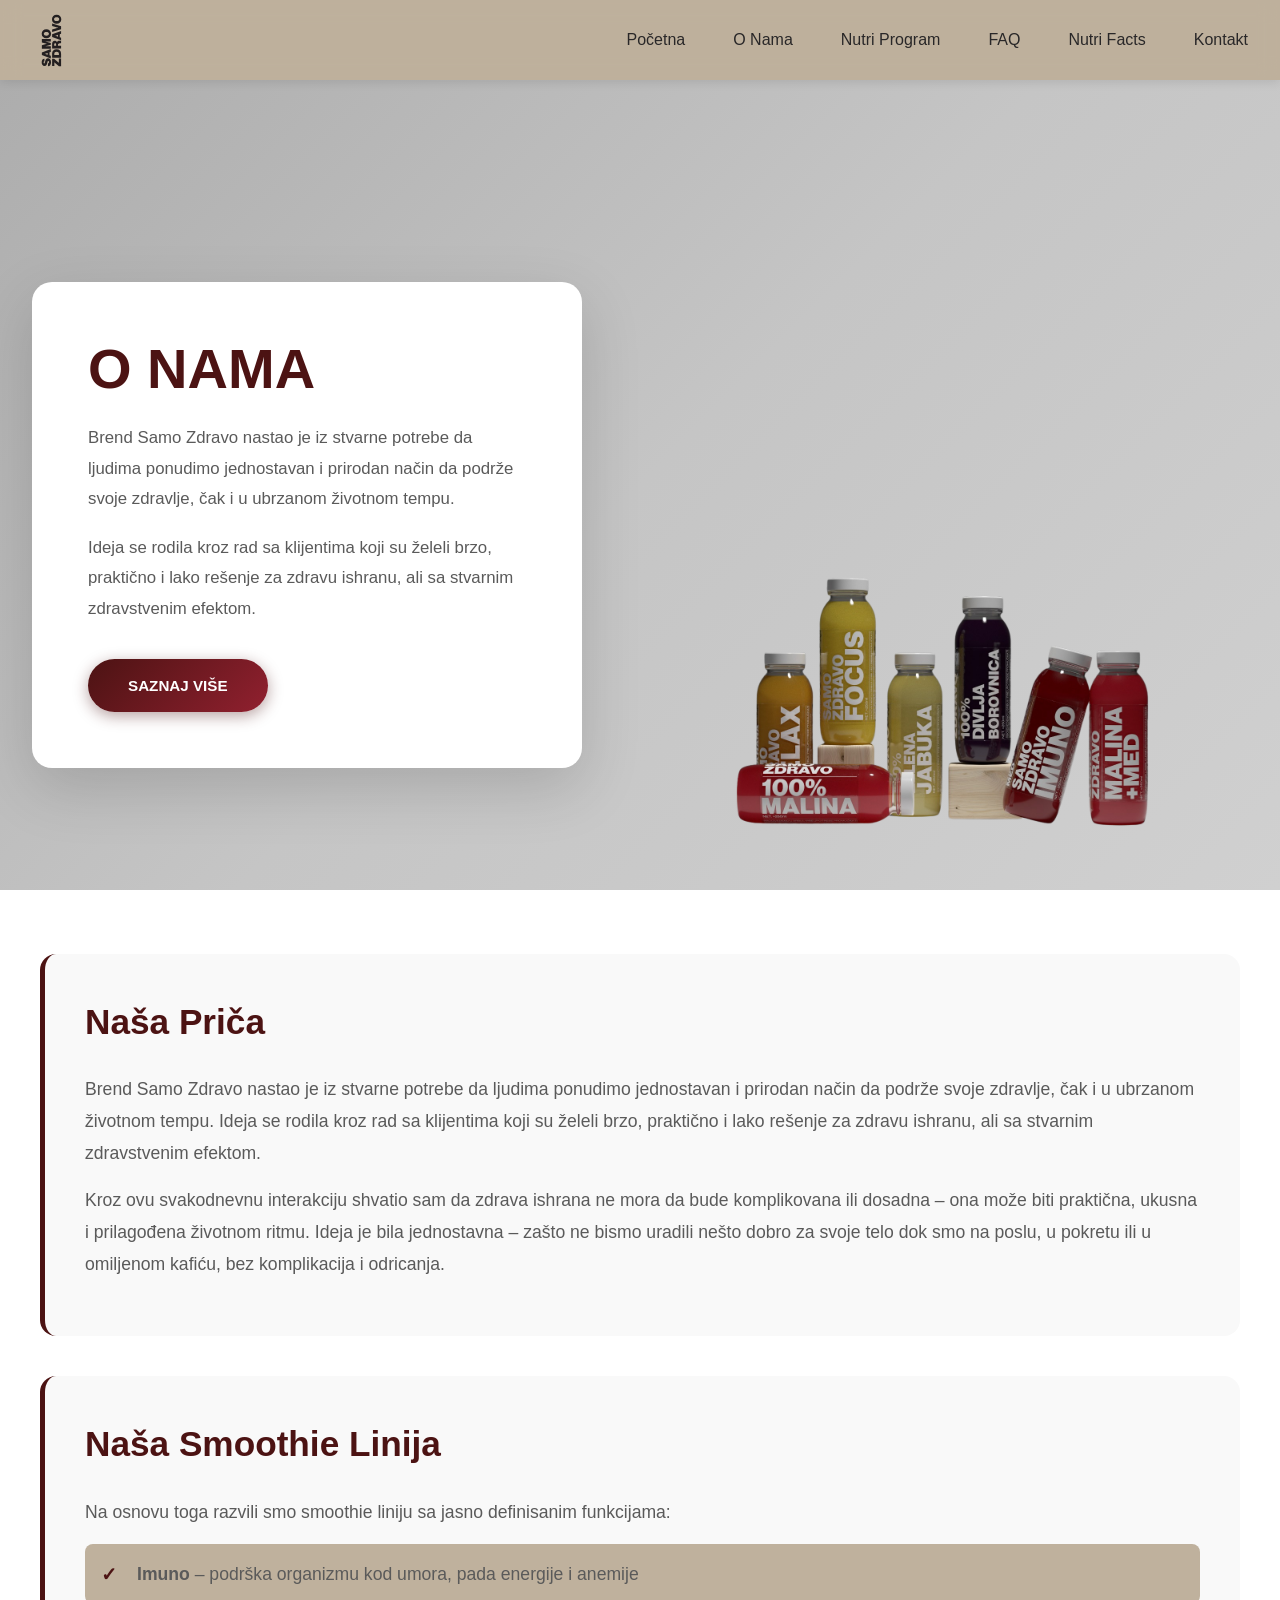
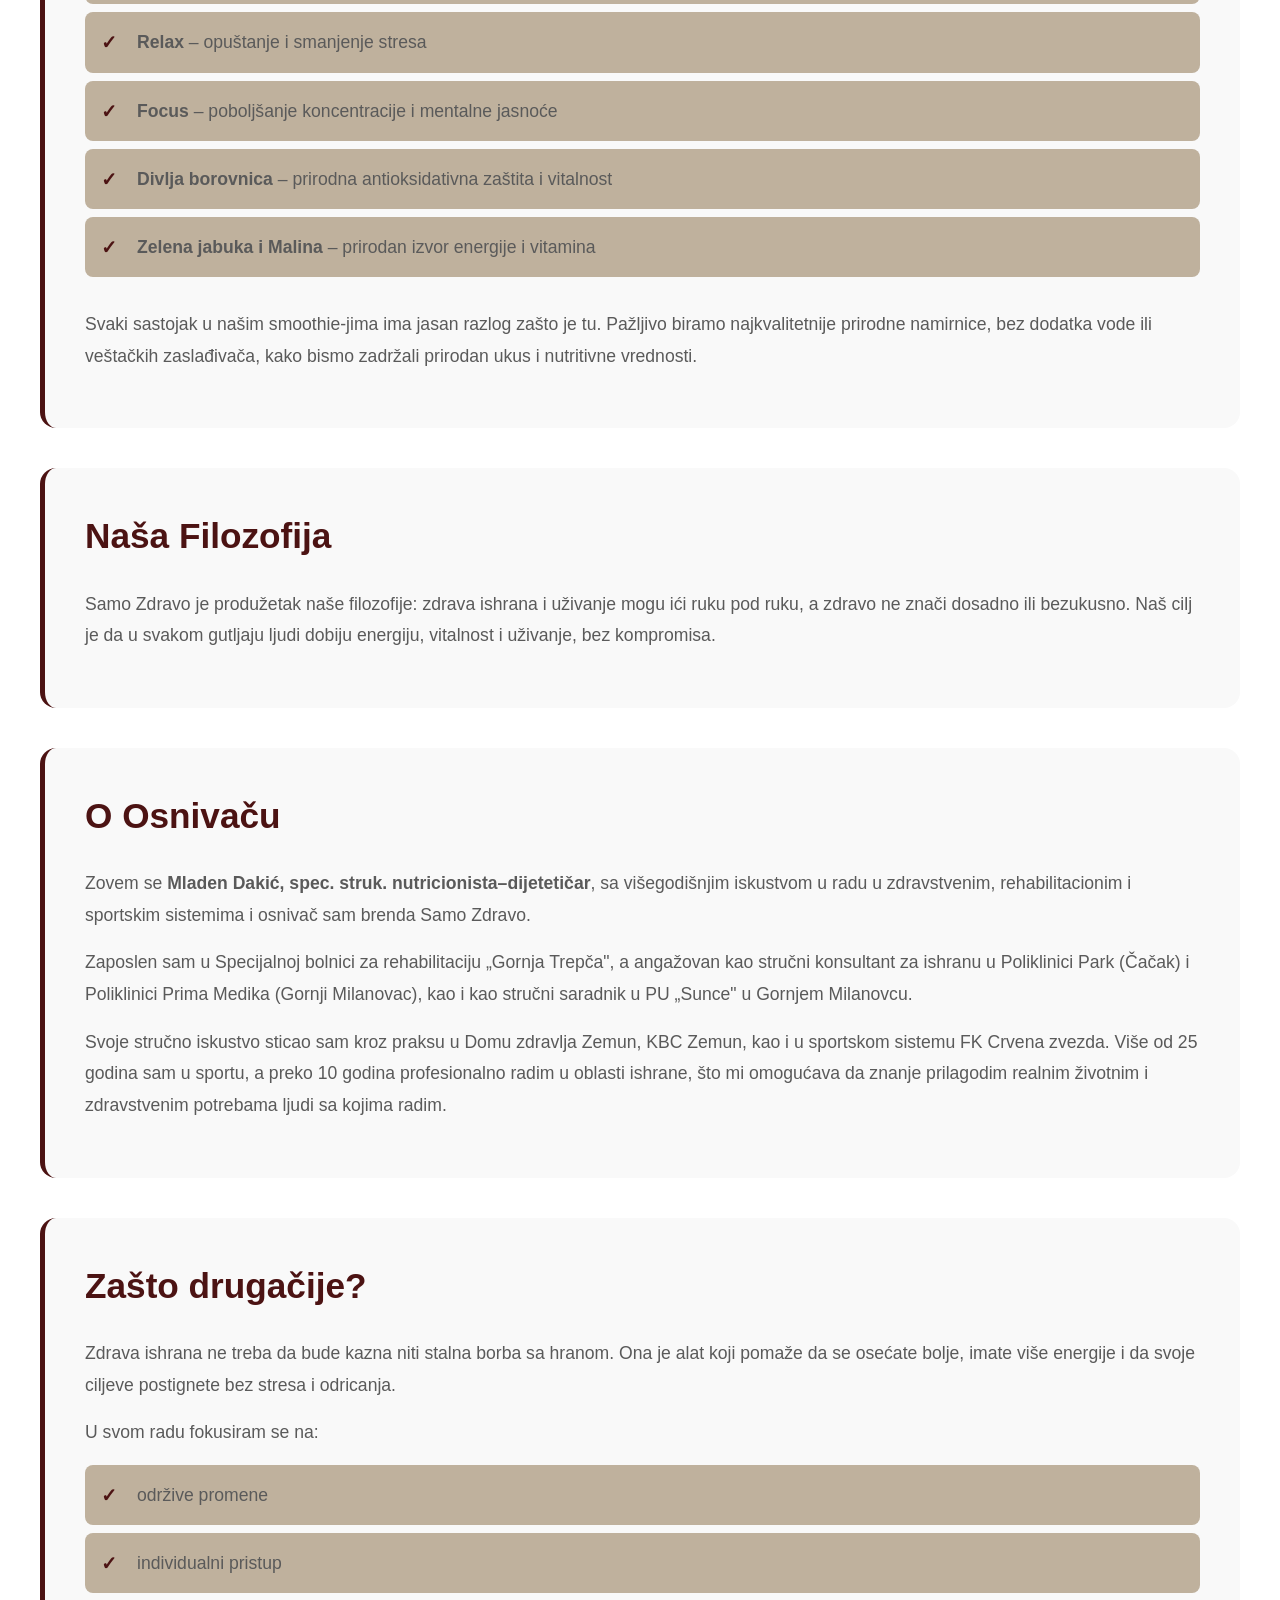
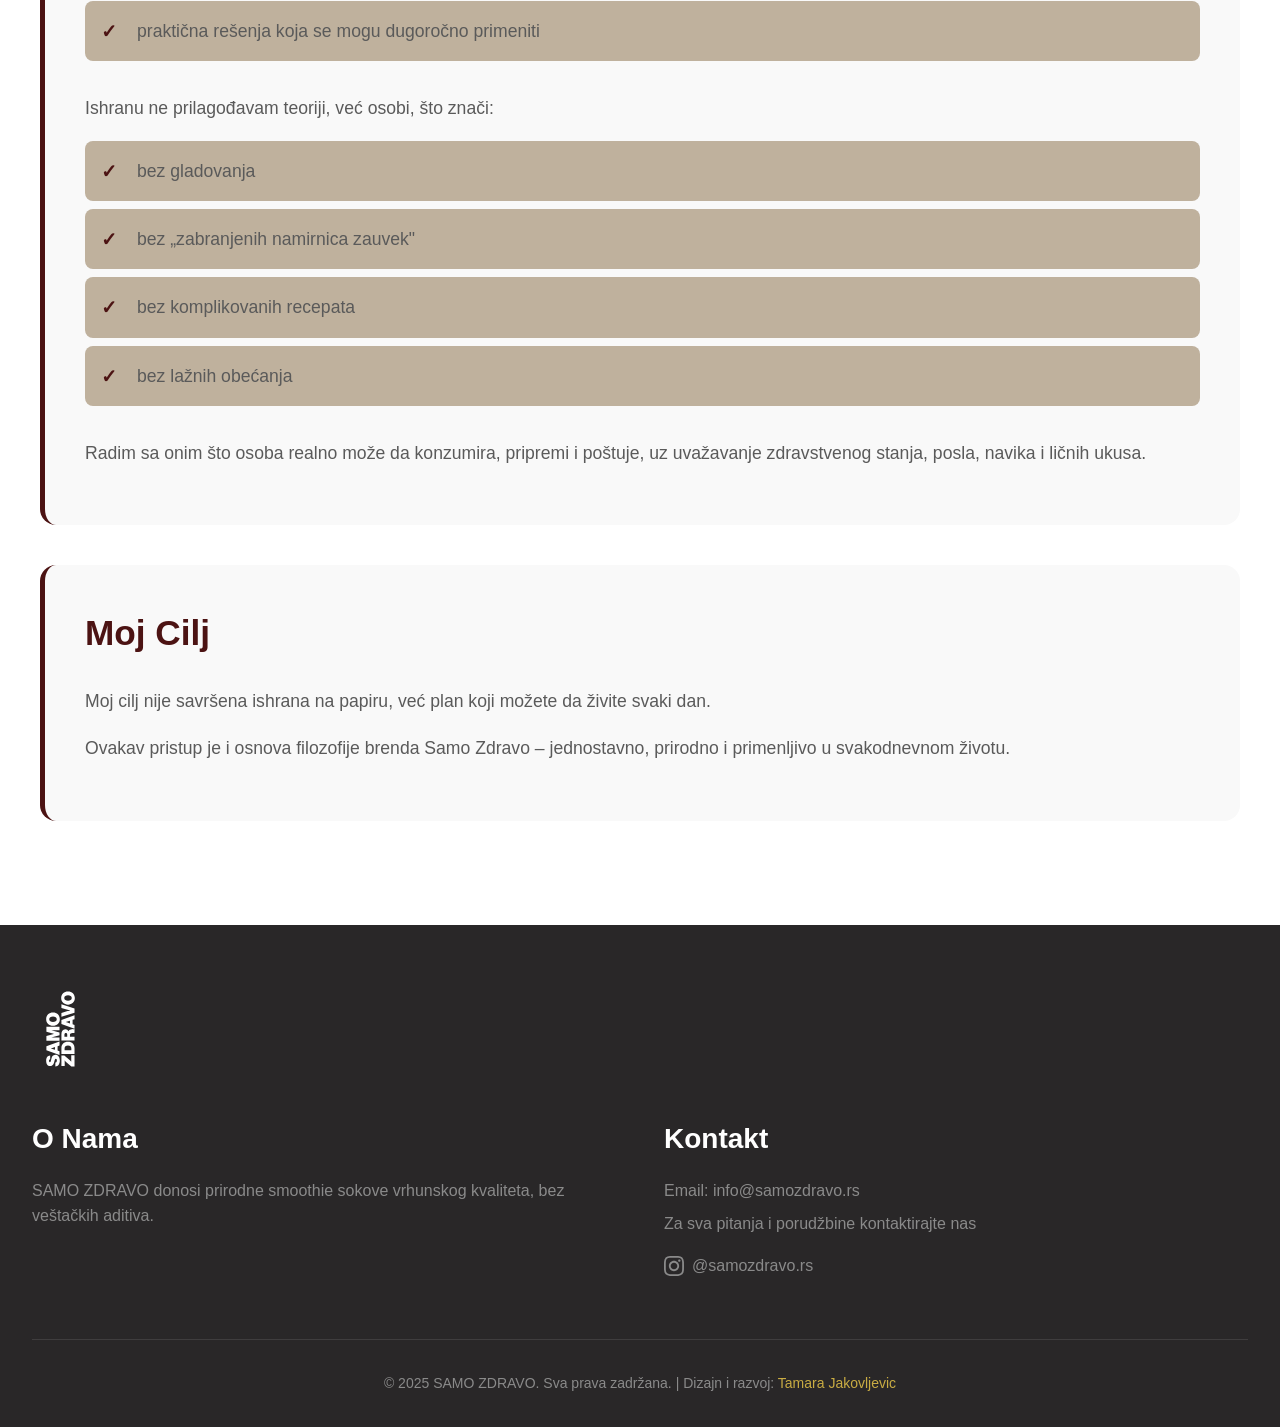
==== about.html @ 8a14b9f5 "Update content and video structure: Added Nutri Program page, updated About/FAQ/Blog content, reorga" ====
<!DOCTYPE html>
<html lang="sr">
<head>
    <meta charset="UTF-8">
    <meta name="viewport" content="width=device-width, initial-scale=1.0">
    <title>O Nama - SAMO ZDRAVO</title>
    <meta name="description" content="Saznajte više o SAMO ZDRAVO - brendu koji donosi prirodne smoothie sokove vrhunskog kvaliteta">
    <link rel="stylesheet" href="styles.css">
    <style>
        
        .about-hero {
            min-height: 90vh;
            background: linear-gradient(135deg, #adadad 0%, #c5c5c5 50%, #d0d0d0 100%);
            display: flex;
            align-items: center;
            justify-content: center;
            padding: calc(var(--header-height) + 2rem) 2rem 2rem 2rem;
            position: relative;
            overflow: hidden;
        }
        
        .about-container {
            max-width: 1400px;
            width: 100%;
            display: grid;
            grid-template-columns: 1fr;
            gap: 3rem;
            align-items: center;
        }
        
        .about-content {
            background: white;
            padding: 3.5rem;
            border-radius: 20px;
            box-shadow: 0 20px 60px rgba(0, 0, 0, 0.15);
            max-width: 550px;
            z-index: 10;
        }
        
        .about-content h1 {
            font-size: 3.5rem;
            font-weight: 700;
            color: #4C1313;
            margin-bottom: 1.5rem;
            line-height: 1.1;
        }
        
        .about-content p {
            font-size: 1.05rem;
            line-height: 1.8;
            color: #5a5a5a;
            margin-bottom: 1.2rem;
        }
        
        .learn-more-btn {
            display: inline-block;
            background: linear-gradient(135deg, #4C1313, #91202F);
            color: white;
            padding: 0.9rem 2.5rem;
            border-radius: 50px;
            text-decoration: none;
            font-weight: 600;
            font-size: 0.95rem;
            transition: all 0.3s ease;
            box-shadow: 0 4px 15px rgba(76, 19, 19, 0.4);
            margin-top: 1rem;
        }
        
        .learn-more-btn:hover {
            transform: translateY(-2px);
            box-shadow: 0 6px 20px rgba(76, 19, 19, 0.5);
        }
        
        .about-image {
            position: absolute;
            bottom: 45px;
            right: 0;
            z-index: 5;
            width: 50%;
            max-width: 850px;
        }
        
        .about-image img {
            width: 100%;
            height: auto;
            display: block;
            border-radius: 0;
            box-shadow: none;
        }
        
        
        .shape-blob {
            display: none;
        }
        
        
        .content-section {
            background-color: white;
            padding: 4rem 2rem;
        }
        
        .content-container {
            max-width: 1200px;
            margin: 0 auto;
        }
        
        .content-block {
            background: #f9f9f9;
            padding: 2.5rem;
            border-radius: 16px;
            margin-bottom: 2.5rem;
            border-left: 5px solid #4C1313;
        }
        
        .content-block h2 {
            font-size: 2.2rem;
            color: #4C1313;
            margin-bottom: 1.5rem;
        }
        
        .content-block p {
            font-size: 1.1rem;
            line-height: 1.8;
            color: #5a5a5a;
            margin-bottom: 1rem;
        }
        
        .values-grid {
            display: grid;
            grid-template-columns: repeat(auto-fit, minmax(250px, 1fr));
            gap: 2rem;
            margin-top: 2rem;
        }
        
        .value-item {
            background: white;
            padding: 2rem;
            border-radius: 12px;
            box-shadow: 0 4px 15px rgba(0, 0, 0, 0.08);
            transition: transform 0.3s ease, box-shadow 0.3s ease;
        }
        
        .value-item:hover {
            transform: translateY(-8px);
            box-shadow: 0 8px 25px rgba(0, 0, 0, 0.12);
        }
        
        .value-item h3 {
            font-size: 1.5rem;
            color: #4C1313;
            margin-bottom: 1rem;
        }
        
        .value-item p {
            font-size: 1rem;
            line-height: 1.6;
            color: #5a5a5a;
        }
        
        
        @media (min-width: 1024px) {
            .about-container {
                grid-template-columns: 1fr 1fr;
            }
        }
        
        @media (max-width: 768px) {
            .about-content h1 {
                font-size: 2.5rem;
            }
            
            .about-content {
                padding: 2rem;
            }
            
            .about-hero {
                min-height: auto;
                padding: calc(var(--header-height) + 1rem) 1rem 2rem 1rem;
            }
            
            .about-image {
                position: relative;
                width: 100%;
                max-width: 100%;
                margin-top: 2rem;
            }
            
            .about-image img {
                border-radius: 12px;
            }
        }
    </style>
</head>
<body>
    <header class="header">
        <div class="header-container">
            <div class="logo">
                <a href="index.html">
                    <img src="assets/images/logo-samo-zdravo.svg" alt="SAMO ZDRAVO logo" class="logo-image">
                </a>
            </div>
            <nav class="nav-desktop" aria-label="Main navigation">
                <a href="index.html" class="nav-link">Početna</a>
                <a href="about.html" class="nav-link active">O Nama</a>
                <a href="nutri-program.html" class="nav-link">Nutri Program</a>
                <a href="faq.html" class="nav-link">FAQ</a>
                <a href="blog.html" class="nav-link">Nutri Facts</a>
                <a href="contact.html" class="nav-link">Kontakt</a>
            </nav>
            <button class="hamburger" aria-label="Toggle menu" aria-expanded="false">
                <span class="hamburger-line"></span>
                <span class="hamburger-line"></span>
                <span class="hamburger-line"></span>
            </button>
        </div>
        <div class="mobile-menu" id="mobile-menu">
            <a href="index.html" class="mobile-menu-link">Početna</a>
            <a href="about.html" class="mobile-menu-link">O Nama</a>
            <a href="nutri-program.html" class="mobile-menu-link">Nutri Program</a>
            <a href="faq.html" class="mobile-menu-link">FAQ</a>
            <a href="blog.html" class="mobile-menu-link">Nutri Facts</a>
            <a href="contact.html" class="mobile-menu-link">Kontakt</a>
        </div>
    </header>

    <main>
        <section class="about-hero">
            <div class="shape-blob"></div>
            
            <div class="about-container">
                <div class="about-content">
                    <h1>O NAMA</h1>
                    <p>
                        Brend Samo Zdravo nastao je iz stvarne potrebe da ljudima ponudimo jednostavan i prirodan način da podrže svoje zdravlje, čak i u ubrzanom životnom tempu.
                    </p>
                    <p>
                        Ideja se rodila kroz rad sa klijentima koji su želeli brzo, praktično i lako rešenje za zdravu ishranu, ali sa stvarnim zdravstvenim efektom.
                    </p>
                    <a href="#more-info" class="learn-more-btn">SAZNAJ VIŠE</a>
                </div>
                
                <div class="about-image">
                    <img src="assets/images/FAMILY01.png" alt="SAMO ZDRAVO Team">
                </div>
            </div>
        </section>

        <section class="content-section" id="more-info">
            <div class="content-container">
                <div class="content-block">
                    <h2>Naša Priča</h2>
                    <p>
                        Brend Samo Zdravo nastao je iz stvarne potrebe da ljudima ponudimo jednostavan i prirodan način da podrže svoje zdravlje, čak i u ubrzanom životnom tempu. Ideja se rodila kroz rad sa klijentima koji su želeli brzo, praktično i lako rešenje za zdravu ishranu, ali sa stvarnim zdravstvenim efektom.
                    </p>
                    <p>
                        Kroz ovu svakodnevnu interakciju shvatio sam da zdrava ishrana ne mora da bude komplikovana ili dosadna – ona može biti praktična, ukusna i prilagođena životnom ritmu. Ideja je bila jednostavna – zašto ne bismo uradili nešto dobro za svoje telo dok smo na poslu, u pokretu ili u omiljenom kafiću, bez komplikacija i odricanja.
                    </p>
                </div>

                <div class="content-block">
                    <h2>Naša Smoothie Linija</h2>
                    <p>Na osnovu toga razvili smo smoothie liniju sa jasno definisanim funkcijama:</p>
                    <ul class="feature-list">
                        <li><strong>Imuno</strong> – podrška organizmu kod umora, pada energije i anemije</li>
                        <li><strong>Relax</strong> – opuštanje i smanjenje stresa</li>
                        <li><strong>Focus</strong> – poboljšanje koncentracije i mentalne jasnoće</li>
                        <li><strong>Divlja borovnica</strong> – prirodna antioksidativna zaštita i vitalnost</li>
                        <li><strong>Zelena jabuka i Malina</strong> – prirodan izvor energije i vitamina</li>
                    </ul>
                    <p>
                        Svaki sastojak u našim smoothie-jima ima jasan razlog zašto je tu. Pažljivo biramo najkvalitetnije prirodne namirnice, bez dodatka vode ili veštačkih zaslađivača, kako bismo zadržali prirodan ukus i nutritivne vrednosti.
                    </p>
                </div>

                <div class="content-block">
                    <h2>Naša Filozofija</h2>
                    <p>
                        Samo Zdravo je produžetak naše filozofije: zdrava ishrana i uživanje mogu ići ruku pod ruku, a zdravo ne znači dosadno ili bezukusno. Naš cilj je da u svakom gutljaju ljudi dobiju energiju, vitalnost i uživanje, bez kompromisa.
                    </p>
                </div>

                <div class="content-block">
                    <h2>O Osnivaču</h2>
                    <p>
                        Zovem se <strong>Mladen Dakić, spec. struk. nutricionista–dijetetičar</strong>, sa višegodišnjim iskustvom u radu u zdravstvenim, rehabilitacionim i sportskim sistemima i osnivač sam brenda Samo Zdravo.
                    </p>
                    <p>
                        Zaposlen sam u Specijalnoj bolnici za rehabilitaciju „Gornja Trepča", a angažovan kao stručni konsultant za ishranu u Poliklinici Park (Čačak) i Poliklinici Prima Medika (Gornji Milanovac), kao i kao stručni saradnik u PU „Sunce" u Gornjem Milanovcu.
                    </p>
                    <p>
                        Svoje stručno iskustvo sticao sam kroz praksu u Domu zdravlja Zemun, KBC Zemun, kao i u sportskom sistemu FK Crvena zvezda. Više od 25 godina sam u sportu, a preko 10 godina profesionalno radim u oblasti ishrane, što mi omogućava da znanje prilagodim realnim životnim i zdravstvenim potrebama ljudi sa kojima radim.
                    </p>
                </div>

                <div class="content-block">
                    <h2>Zašto drugačije?</h2>
                    <p>
                        Zdrava ishrana ne treba da bude kazna niti stalna borba sa hranom. Ona je alat koji pomaže da se osećate bolje, imate više energije i da svoje ciljeve postignete bez stresa i odricanja.
                    </p>
                    <p>U svom radu fokusiram se na:</p>
                    <ul class="feature-list">
                        <li>održive promene</li>
                        <li>individualni pristup</li>
                        <li>praktična rešenja koja se mogu dugoročno primeniti</li>
                    </ul>
                    <p>Ishranu ne prilagođavam teoriji, već osobi, što znači:</p>
                    <ul class="feature-list">
                        <li>bez gladovanja</li>
                        <li>bez „zabranjenih namirnica zauvek"</li>
                        <li>bez komplikovanih recepata</li>
                        <li>bez lažnih obećanja</li>
                    </ul>
                    <p>
                        Radim sa onim što osoba realno može da konzumira, pripremi i poštuje, uz uvažavanje zdravstvenog stanja, posla, navika i ličnih ukusa.
                    </p>
                </div>

                <div class="content-block">
                    <h2>Moj Cilj</h2>
                    <p>
                        Moj cilj nije savršena ishrana na papiru, već plan koji možete da živite svaki dan.
                    </p>
                    <p>
                        Ovakav pristup je i osnova filozofije brenda Samo Zdravo – jednostavno, prirodno i primenljivo u svakodnevnom životu.
                    </p>
                </div>
            </div>
        </section>
    </main>

    <footer class="footer">
        <div class="footer-container">
            <div class="footer-brand">
                <img src="assets/images/logo-samo-zdravo.svg" alt="SAMO ZDRAVO logo" class="footer-logo">
            </div>
            <div class="footer-content">
                <div class="footer-section">
                    <h3>O Nama</h3>
                    <p>SAMO ZDRAVO donosi prirodne smoothie sokove vrhunskog kvaliteta, bez veštačkih aditiva.</p>
                </div>
                <div class="footer-section">
                    <h3>Kontakt</h3>
                    <p>Email: <a href="mailto:info@samozdravo.rs" style="color: inherit; text-decoration: none;">info@samozdravo.rs</a></p>
                    <p>Za sva pitanja i porudžbine kontaktirajte nas</p>
                    <p style="margin-top: 1rem;">
                        <a href="https://www.instagram.com/samozdravo.rs/" target="_blank" rel="noopener noreferrer" class="footer-social-link">
                            <svg width="20" height="20" viewBox="0 0 24 24" fill="none" xmlns="http://www.w3.org/2000/svg" style="vertical-align: middle; margin-right: 0.5rem;">
                                <path d="M12 2.163c3.204 0 3.584.012 4.85.07 3.252.148 4.771 1.691 4.919 4.919.058 1.265.069 1.645.069 4.849 0 3.205-.012 3.584-.069 4.849-.149 3.225-1.664 4.771-4.919 4.919-1.266.058-1.644.07-4.85.07-3.204 0-3.584-.012-4.849-.07-3.26-.149-4.771-1.699-4.919-4.92-.058-1.265-.07-1.644-.07-4.849 0-3.204.013-3.583.07-4.849.149-3.227 1.664-4.771 4.919-4.919 1.266-.057 1.645-.069 4.849-.069zm0-2.163c-3.259 0-3.667.014-4.947.072-4.358.2-6.78 2.618-6.98 6.98-.059 1.281-.073 1.689-.073 4.948 0 3.259.014 3.668.072 4.948.2 4.358 2.618 6.78 6.98 6.98 1.281.058 1.689.072 4.948.072 3.259 0 3.668-.014 4.948-.072 4.354-.2 6.782-2.618 6.979-6.98.059-1.28.073-1.689.073-4.948 0-3.259-.014-3.667-.072-4.947-.196-4.354-2.617-6.78-6.979-6.98-1.281-.059-1.69-.073-4.949-.073zm0 5.838c-3.403 0-6.162 2.759-6.162 6.162s2.759 6.163 6.162 6.163 6.162-2.759 6.162-6.163c0-3.403-2.759-6.162-6.162-6.162zm0 10.162c-2.209 0-4-1.79-4-4 0-2.209 1.791-4 4-4s4 1.791 4 4c0 2.21-1.791 4-4 4zm6.406-11.845c-.796 0-1.441.645-1.441 1.44s.645 1.44 1.441 1.44c.795 0 1.439-.645 1.439-1.44s-.644-1.44-1.439-1.44z" fill="currentColor"/>
                            </svg>
                            @samozdravo.rs
                        </a>
                    </p>
                </div>
            </div>
            <div class="footer-bottom">
                <p>&copy; 2025 SAMO ZDRAVO. Sva prava zadržana. | Dizajn i razvoj: <a href="https://tamara014.github.io/Tamara-Portfolio/" target="_blank" rel="noopener noreferrer" style="color: var(--color-focus); text-decoration: none;">Tamara Jakovljevic</a></p>
            </div>
        </div>
    </footer>

    <script src="script.js"></script>
</body>
</html>
---- styles.css ----
* {
    margin: 0;
    padding: 0;
    box-sizing: border-box;
}

:root {
    --color-imuno: #4C1313;
    --color-focus: #C9AC43;
    --color-relax: #DDA30D;
    --color-malina: #91202F;
    --color-malina-med: #91202F;
    --color-borovnica: #674C68;
    --color-jabuka: #9F9F6A;
    
    --color-bg-light: #BFB19D;
    --color-bg-white: #ffffff;
    --color-text-dark: #292728;
    --color-text-medium: #5a5a5a;
    --color-text-light: #8a8a8a;
    
    --font-primary: -apple-system, BlinkMacSystemFont, 'Segoe UI', Roboto, Oxygen, Ubuntu, Cantarell, sans-serif;
    --font-size-base: 16px;
    --font-size-small: 14px;
    --font-size-h1: 2.5rem;
    --font-size-h2: 2rem;
    --font-size-h3: 1.5rem;
    
    --spacing-xs: 0.5rem;
    --spacing-sm: 1rem;
    --spacing-md: 2rem;
    --spacing-lg: 3rem;
    --spacing-xl: 4rem;
    
    --header-height: 70px;
    
    --transition-fast: 0.2s ease;
    --transition-medium: 0.3s ease;
}

html {
    scroll-behavior: smooth;
    overflow-x: hidden;
}

body {
    font-family: var(--font-primary);
    font-size: var(--font-size-base);
    color: var(--color-text-dark);
    background-color: var(--color-bg-light);
    line-height: 1.6;
    overflow-x: hidden;
    width: 100%;
    max-width: 100vw;
    overflow-x: hidden;
    margin: 0;
    padding: 0;
}

img {
    max-width: 100%;
    height: auto;
    display: block;
}

.header {
    position: fixed;
    top: 0;
    left: 0;
    right: 0;
    background-color: rgba(191, 177, 157, 0.8);
    backdrop-filter: blur(10px);
    -webkit-backdrop-filter: blur(10px);
    box-shadow: 0 2px 10px rgba(0, 0, 0, 0.1);
    z-index: 1000;
    height: var(--header-height);
}

.header-container {
    max-width: 1400px;
    margin: 0 auto;
    padding: 0 var(--spacing-md);
    height: 100%;
    display: flex;
    justify-content: space-between;
    align-items: center;
}

.logo {
    flex-shrink: 0;
}

.logo-image {
    height: 45px;
    width: auto;
}

.nav-desktop {
    display: none;
    gap: var(--spacing-lg);
    align-items: center;
}

.nav-link {
    color: var(--color-text-dark);
    text-decoration: none;
    font-weight: 500;
    font-size: 1rem;
    transition: color var(--transition-fast);
    position: relative;
}

.social-link {
    display: flex;
    align-items: center;
    justify-content: center;
    color: var(--color-text-dark);
    transition: all var(--transition-fast);
    padding: 0.5rem;
    border-radius: 50%;
}

.social-link:hover {
    color: var(--color-imuno);
    background-color: rgba(76, 19, 19, 0.1);
    transform: scale(1.1);
}

.social-link svg {
    width: 24px;
    height: 24px;
}

.nav-link:hover,
.nav-link:focus {
    color: var(--color-imuno);
}

.nav-link::after {
    content: '';
    position: absolute;
    bottom: -5px;
    left: 0;
    width: 0;
    height: 2px;
    background-color: var(--color-imuno);
    transition: width var(--transition-medium);
}

.nav-link:hover::after,
.nav-link:focus::after {
    width: 100%;
}

.nav-link.active {
    color: var(--color-imuno);
    font-weight: 600;
}

.hamburger {
    display: flex;
    flex-direction: column;
    justify-content: space-around;
    width: 28px;
    height: 24px;
    background: transparent;
    border: none;
    cursor: pointer;
    padding: 0;
    z-index: 1001;
}

.hamburger-line {
    width: 100%;
    height: 3px;
    background-color: var(--color-text-dark);
    border-radius: 2px;
    transition: all var(--transition-medium);
}

.hamburger[aria-expanded="true"] .hamburger-line:nth-child(1) {
    transform: rotate(45deg) translate(6px, 6px);
}

.hamburger[aria-expanded="true"] .hamburger-line:nth-child(2) {
    opacity: 0;
}

.hamburger[aria-expanded="true"] .hamburger-line:nth-child(3) {
    transform: rotate(-45deg) translate(6px, -6px);
}

.mobile-menu {
    position: fixed;
    top: var(--header-height);
    left: 0;
    right: 0;
    width: 100vw;
    height: 50vh;
    max-height: 50vh;
    background-color: var(--color-bg-light);
    display: flex;
    flex-direction: column;
    justify-content: flex-start;
    align-items: center;
    padding: var(--spacing-lg) var(--spacing-md);
    gap: var(--spacing-md);
    transform: translateX(-100%);
    opacity: 0;
    transition: transform 0.4s ease, opacity 0.4s ease;
    pointer-events: none;
    z-index: 999;
    overflow-y: auto;
}

.mobile-menu.active {
    transform: translateX(0);
    opacity: 1;
    pointer-events: all;
}

.mobile-menu-link {
    color: var(--color-text-dark);
    text-decoration: none;
    font-weight: 500;
    font-size: 1.3rem;
    padding: var(--spacing-md);
    border-radius: 8px;
    transition: background-color var(--transition-fast);
    text-align: center;
}

.mobile-menu-link:hover,
.mobile-menu-link:focus {
    background-color: var(--color-bg-light);
    color: var(--color-imuno);
}

main {
    margin-top: var(--header-height);
}

.hero {
    background-color: var(--color-bg-light);
    padding: 0;
    display: flex;
    justify-content: center;
    align-items: center;
    min-height: 85vh;
    width: 100%;
}

.hero-content {
    width: 100%;
    display: flex;
    justify-content: center;
    align-items: center;
}

.hero-image {
    width: 120vw;
    max-width: 120vw;
    height: auto;
    object-fit: cover;
    display: block;
    margin: 0;
    padding: 0;
}

.flavors {
    display: flex;
    flex-direction: column;
}

.flavor-section {
    width: 100%;
    padding: var(--spacing-md) var(--spacing-md);
    min-height: 500px;
    display: flex;
    align-items: center;
    justify-content: center;
}

.flavor-container {
    max-width: 1200px;
    width: 100%;
    display: flex;
    flex-direction: column;
    align-items: center;
    gap: var(--spacing-sm);
}

.flavor-image {
    flex: 1;
    display: flex;
    justify-content: center;
    align-items: center;
    position: relative;
    width: 100%;
}


.flavor-image-static {
    display: block;
    max-width: 500px;
    height: auto;
    object-fit: contain;
    margin-top: -50px;
    margin-bottom: -60px;
    padding: 10px;
    position: relative;
    z-index: 1;
}

.flavor-video-rotation {
    display: none;
}


.flavor-video-horizontal-wrapper {
    display: block;
    width: 100%;
    max-width: 500px;
    margin-top: 0;
    position: relative;
    z-index: 1;
}

.flavor-video-horizontal {
    width: 100%;
    height: auto;
    display: block;
}

.flavor-image img {
    max-width: 450px;
    height: auto;
    object-fit: contain;
}

video {
    background: transparent;
}

.flavor-content {
    flex: 1;
    text-align: center;
    position: relative;
    z-index: 10;
}

.flavor-title {
    font-size: var(--font-size-h2);
    font-weight: 700;
    margin-bottom: var(--spacing-md);
    color: var(--color-bg-white);
    text-transform: uppercase;
    letter-spacing: 1px;
}

.flavor-description {
    font-size: 1.1rem;
    line-height: 1.8;
    color: var(--color-bg-white);
    max-width: 600px;
    margin: 0 auto;
}


.flavor-imuno {
    background-color: var(--color-imuno);
}

.flavor-focus {
    background-color: var(--color-focus);
}

.flavor-relax {
    background-color: var(--color-relax);
}

.flavor-malina {
    background-color: var(--color-malina);
}

.flavor-malina-med {
    background-color: var(--color-malina-med);
}

.flavor-borovnica {
    background-color: var(--color-borovnica);
}

.flavor-jabuka {
    background-color: var(--color-jabuka);
}

.footer {
    background-color: var(--color-text-dark);
    color: var(--color-bg-white);
    padding: var(--spacing-xl) var(--spacing-md) var(--spacing-md);
}

.footer-container {
    max-width: 1400px;
    margin: 0 auto;
}

.footer-brand {
    margin-bottom: var(--spacing-lg);
    display: flex;
    justify-content: center;
}

.footer-logo {
    height: 80px;
    width: auto;
    filter: brightness(0) invert(1);
}

.footer-content {
    display: grid;
    grid-template-columns: 1fr;
    gap: var(--spacing-lg);
    margin-bottom: var(--spacing-lg);
    text-align: center;
}

.footer-section h3 {
    font-size: var(--font-size-h3);
    margin-bottom: var(--spacing-sm);
    color: var(--color-bg-white);
}

.footer-section p {
    color: var(--color-text-light);
    margin-bottom: var(--spacing-xs);
}

.footer-social-link {
    display: inline-flex;
    align-items: center;
    color: var(--color-text-light);
    text-decoration: none;
    transition: color var(--transition-fast);
}

.footer-social-link:hover {
    color: var(--color-focus);
}

.footer-bottom {
    border-top: 1px solid rgba(255, 255, 255, 0.1);
    padding-top: var(--spacing-md);
    text-align: center;
}

.footer-bottom p {
    color: var(--color-text-light);
    font-size: var(--font-size-small);
}




@media (min-width: 768px) {
    :root {
        --font-size-h1: 3rem;
        --font-size-h2: 2.5rem;
        --font-size-h3: 1.75rem;
        --header-height: 80px;
    }
    
    .logo-image {
        height: 55px;
    }
    
    .hero {
        min-height: 70vh;
        padding: var(--spacing-xl) var(--spacing-lg);
    }
    
    .flavor-container {
        flex-direction: row;
        gap: var(--spacing-xl);
    }
    
    .flavor-image img {
        max-width: 400px;
    }
    
    .flavor-content {
        text-align: left;
    }
    
    .flavor-description {
        margin: 0;
    }
    
    
    .flavor-section:nth-child(even) .flavor-container {
        flex-direction: row-reverse;
    }
    
    .values-grid {
        grid-template-columns: repeat(2, 1fr);
    }
    
    .content-section {
        padding: var(--spacing-lg) var(--spacing-md);
    }
    
    .content-block {
        padding: var(--spacing-md);
    }
    
    .content-block h2 {
        font-size: 1.8rem;
    }
    
    .content-block p {
        font-size: 1rem;
    }

    .contact-details {
        grid-template-columns: repeat(3, 1fr);
    }
    
    .form-row {
        grid-template-columns: repeat(2, 1fr);
    }
    
    .locations-grid {
        grid-template-columns: repeat(3, 1fr);
    }
    
    .contact-grid {
        grid-template-columns: repeat(2, 1fr);
    }
    
    .locations-grid {
        grid-template-columns: repeat(3, 1fr);
    }
    
    .contact-info-full .contact-details {
        grid-template-columns: repeat(2, 1fr);
    }
    
    .footer-content {
        grid-template-columns: repeat(2, 1fr);
        text-align: left;
    }
    
    .footer-brand {
        justify-content: flex-start;
    }
}


@media (min-width: 1024px) {
    .hamburger {
        display: none;
    }
    
    .nav-desktop {
        display: flex;
    }
    
    .mobile-menu {
        display: none;
    }
    
    .logo-image {
        font-weight: bold;
    }
    
    .hero {
        min-height: 95vh;
    }
    
    .hero-image {
        width: 100vw !important;
        max-width: 100vw !important;
    }
    
    .flavor-section {
        padding: var(--spacing-lg) var(--spacing-lg);
    }
    
    
    .flavor-image-static {
        display: none;
    }
    
    .flavor-video-rotation {
        display: block;
        max-width: 650px;
        height: auto;
        width: 100%;
    }
    
    .flavor-video-horizontal-wrapper {
        display: none;
    }
    
    .flavor-image img {
        max-width: 650px;
    }
    
    .flavor-title {
        font-size: 3rem;
    }
    
    .flavor-description {
        font-size: 1.2rem;
    }
    
    .content-section {
        padding: var(--spacing-lg) var(--spacing-md);
    }
    
    .content-block {
        padding: var(--spacing-md);
    }
}

@media (max-width: 767px) {
    .content-section {
        padding: var(--spacing-md) var(--spacing-sm);
    }
    
    .content-block {
        padding: var(--spacing-sm);
        margin-bottom: var(--spacing-md);
    }
    
    .content-block h2 {
        font-size: 1.5rem;
    }
    
    .content-block p {
        font-size: 0.95rem;
        line-height: 1.6;
    }
    
    .values-grid {
        grid-template-columns: 1fr;
        gap: var(--spacing-sm);
    }
    
    .value-item {
        padding: var(--spacing-sm);
    }
    
    .value-item h3 {
        font-size: 1.1rem;
    }
    
    .value-item p {
        font-size: 0.9rem;
    }
    
    .feature-list li {
        font-size: 1rem;
        padding: 0.7rem;
        padding-left: calc(var(--spacing-sm) + 20px);
    }
    
    /* Mobilna verzija - slika iznad teksta, video rotacije ispod teksta */
    .flavor-section {
        padding: 0 var(--spacing-md);
        min-height: auto;
    }
    
    .flavor-container {
        display: flex;
        flex-direction: column;
        align-items: center;
        gap: 0;
    }
    
    .flavor-image {
        order: 1;
        margin-bottom: 0;
        margin-top: 0;
    }
    
    .flavor-image-static {
        display: block !important;
        max-width: 300px;
        margin-top: 0;
        margin-bottom: 0;
        padding: 0;
    }
    
    .flavor-video-rotation {
        display: none !important;
    }
    
    .flavor-content {
        order: 2;
        margin-bottom: 0;
        margin-top: -2rem;
        position: relative;
        z-index: 10;
    }
    
    .flavor-video-horizontal-wrapper {
        order: 3;
        display: block !important;
        margin-top: -4rem;
        max-width: 350px;
        position: relative;
        z-index: 5;
    }
    
    .flavor-video-horizontal {
        display: block !important;
        width: 100%;
        height: auto;
    }
}

@media (max-width: 480px) {
    .content-block h2 {
        font-size: 1.3rem;
    }
    
    .content-block p {
        font-size: 0.9rem;
    }
    
    .value-item h3 {
        font-size: 1rem;
    }
    
    .feature-list li {
        font-size: 0.9rem;
    }
    
    .hero {
        padding: var(--spacing-md) var(--spacing-sm);
    }
}

@media (min-width: 1440px) {
    .hero-image {
        max-width: 1100px;
    }
    
    .flavor-image img {
        max-width: 500px;
    }
}


@media (prefers-contrast: high) {
    .nav-link,
    .mobile-menu-link {
        text-decoration: underline;
    }
    
    .header {
        border-bottom: 2px solid var(--color-text-dark);
    }
}


@media (prefers-reduced-motion: reduce) {
    *,
    *::before,
    *::after {
        animation-duration: 0.01ms !important;
        animation-iteration-count: 1 !important;
        transition-duration: 0.01ms !important;
        scroll-behavior: auto !important;
    }
}

.contact-header {
    background-color: var(--color-bg-light);
    padding: calc(var(--spacing-xl) + var(--header-height)) var(--spacing-md) var(--spacing-xl);
    display: flex;
    justify-content: center;
    align-items: center;
    min-height: 30vh;
}

.contact-header-content {
    max-width: 900px;
    text-align: center;
}

.contact-header h1 {
    font-size: var(--font-size-h1);
    font-weight: 700;
    margin-bottom: var(--spacing-md);
    text-transform: uppercase;
    letter-spacing: 2px;
    color: var(--color-text-dark);
}

.contact-header p {
    font-size: 1.2rem;
    line-height: 1.7;
    color: var(--color-text-medium);
    max-width: 700px;
    margin: 0 auto;
}


.hero-minimal {
    background-color: var(--color-bg-light);
    padding: calc(var(--spacing-xl) + var(--header-height)) var(--spacing-md) var(--spacing-xl);
    display: flex;
    justify-content: center;
    align-items: center;
    min-height: 40vh;
}

.page-hero-content {
    max-width: 800px;
    text-align: center;
}

.hero-minimal .page-hero-content h1,
.page-hero-content h1 {
    font-size: var(--font-size-h1);
    font-weight: 700;
    margin-bottom: var(--spacing-sm);
    text-transform: uppercase;
    letter-spacing: 2px;
    color: var(--color-text-dark);
}

.hero-minimal .hero-subtitle,
.page-hero-content .hero-subtitle {
    font-size: 1.3rem;
    opacity: 0.8;
    font-weight: 300;
    color: var(--color-text-medium);
}

.content-section {
    padding: var(--spacing-xl) var(--spacing-md);
    background-color: var(--color-bg-light);
}

.content-container {
    max-width: 1200px;
    margin: 0 auto;
}

.content-block {
    margin-bottom: var(--spacing-xl);
    background-color: var(--color-bg-white);
    padding: var(--spacing-lg);
    border-radius: 12px;
}

.content-block h2 {
    font-size: var(--font-size-h2);
    color: var(--color-text-dark);
    margin-bottom: var(--spacing-md);
    font-weight: 700;
}

.content-block p {
    font-size: 1.1rem;
    line-height: 1.8;
    color: var(--color-text-medium);
    margin-bottom: var(--spacing-md);
}

.content-block ul {
    list-style-position: inside;
    margin-bottom: var(--spacing-md);
}

.values-grid {
    display: grid;
    grid-template-columns: 1fr;
    gap: var(--spacing-md);
    margin-top: var(--spacing-md);
}

.value-item {
    background-color: var(--color-bg-light);
    padding: var(--spacing-md);
    border-radius: 12px;
    transition: transform var(--transition-medium), box-shadow var(--transition-medium);
}

.value-item:hover {
    transform: translateY(-5px);
    box-shadow: 0 5px 20px rgba(0, 0, 0, 0.1);
}

.value-item h3 {
    font-size: 1.3rem;
    color: var(--color-text-dark);
    margin-bottom: var(--spacing-sm);
}

.value-item p {
    font-size: 1rem;
    color: var(--color-text-medium);
    margin-bottom: 0;
}

.feature-list {
    list-style: none;
    padding: 0;
}

.feature-list li {
    padding: var(--spacing-sm);
    margin-bottom: var(--spacing-xs);
    background-color: var(--color-bg-light);
    border-radius: 8px;
    font-size: 1.1rem;
    color: var(--color-text-medium);
    position: relative;
    padding-left: calc(var(--spacing-md) + 20px);
}

.feature-list li::before {
    content: '✓';
    position: absolute;
    left: var(--spacing-sm);
    color: var(--color-imuno);
    font-weight: bold;
    font-size: 1.2rem;
}


.contact-intro {
    text-align: center;
    margin-bottom: var(--spacing-xl);
    background-color: var(--color-bg-white);
    padding: var(--spacing-xl);
    border-radius: 12px;
}

.contact-intro h2 {
    font-size: var(--font-size-h1);
    color: var(--color-text-dark);
    margin-bottom: var(--spacing-md);
    font-weight: 700;
    text-transform: uppercase;
    letter-spacing: 1px;
}

.contact-intro p {
    font-size: 1.2rem;
    color: var(--color-text-medium);
    max-width: 700px;
    margin: 0 auto;
    line-height: 1.8;
}

.contact-grid {
    display: grid;
    grid-template-columns: 1fr;
    gap: var(--spacing-xl);
    margin-bottom: var(--spacing-xl);
}

.contact-intro-text {
    font-size: 1.1rem;
    color: var(--color-text-medium);
    margin-bottom: var(--spacing-lg);
    line-height: 1.7;
}

.contact-info,
.contact-form-wrapper {
    background-color: var(--color-bg-light);
    padding: var(--spacing-xl);
    border-radius: 12px;
    transition: transform var(--transition-fast), box-shadow var(--transition-fast);
}

.contact-info:hover,
.contact-form-wrapper:hover {
    transform: translateY(-3px);
    box-shadow: 0 4px 15px rgba(0, 0, 0, 0.1);
}

.contact-info h2,
.contact-form-wrapper h2 {
    font-size: 1.8rem;
    color: var(--color-text-dark);
    margin-bottom: var(--spacing-md);
    font-weight: 700;
    text-transform: uppercase;
    letter-spacing: 0.5px;
}

.contact-details {
    display: grid;
    grid-template-columns: 1fr;
    gap: var(--spacing-md);
    margin-top: var(--spacing-md);
}


.locations-section {
    background-color: var(--color-bg-white);
    padding: var(--spacing-xl);
    border-radius: 12px;
    margin-bottom: var(--spacing-xl);
}

.locations-section h2 {
    font-size: var(--font-size-h2);
    color: var(--color-text-dark);
    margin-bottom: var(--spacing-lg);
    font-weight: 700;
    text-align: center;
    text-transform: uppercase;
    letter-spacing: 1px;
}

.locations-grid {
    display: grid;
    grid-template-columns: 1fr;
    gap: var(--spacing-md);
    margin-top: var(--spacing-md);
}

.location-card {
    background-color: var(--color-bg-light);
    padding: var(--spacing-md);
    border-radius: 8px;
    transition: transform var(--transition-fast);
}

.location-card:hover {
    transform: translateY(-2px);
}

.location-card h3 {
    font-size: 1.3rem;
    color: var(--color-text-dark);
    margin-bottom: var(--spacing-sm);
    font-weight: 600;
}

.location-card p {
    font-size: 1rem;
    color: var(--color-text-medium);
    margin-bottom: var(--spacing-xs);
    line-height: 1.6;
}

.location-hours {
    margin-top: var(--spacing-sm);
    padding-top: var(--spacing-sm);
    border-top: 1px solid rgba(0, 0, 0, 0.1);
    font-size: 0.95rem;
    color: var(--color-text-light);
}

.contact-info-full {
.contact-info h3,
.contact-form-wrapper h2,
.contact-form-wrapper h3 {
    font-size: 1.8rem;
    color: var(--color-text-dark);
    margin-bottom: var(--spacing-md);
    font-weight: 700;
    text-transform: uppercase;
    letter-spacing: 0.5px;
}

.contact-info {
    background-color: var(--color-bg-white);
    padding: var(--spacing-lg);
    border-radius: 12px;
}

.contact-form-wrapper {
    background-color: var(--color-bg-white);
    padding: var(--spacing-lg);
    border-radius: 12px;
}

.contact-details {
    margin-top: var(--spacing-lg);
}

.contact-item {
    padding: var(--spacing-md);
    background-color: var(--color-bg-light);
    border-radius: 8px;
    transition: transform var(--transition-fast);
}

.contact-item:hover {
    transform: translateY(-2px);
}

.contact-item h3 {
    font-size: 1.1rem;
    color: var(--color-text-dark);
    margin-bottom: var(--spacing-xs);
    font-weight: 600;
}

.contact-item p {
    font-size: 1rem;
    color: var(--color-text-medium);
    margin-bottom: 0;
}

.contact-item a {
    color: var(--color-imuno);
    text-decoration: none;
    transition: color var(--transition-fast);
}

.contact-item a:hover,
.contact-item a:focus {
    color: var(--color-focus);
    text-decoration: underline;
}

.contact-form {
    background-color: transparent;
    padding: 0;
    border-radius: 0;
    display: flex;
    flex-direction: column;
    gap: var(--spacing-md);
}

.form-row {
    display: grid;
    grid-template-columns: 1fr;
    gap: var(--spacing-md);
}

.form-group {
    margin-bottom: 0;
}

.form-group input,
.form-group textarea {
    width: 100%;
    padding: var(--spacing-md) var(--spacing-md);
    border: 2px solid rgba(0, 0, 0, 0.08);
    background-color: var(--color-bg-white);
    border-radius: 16px;
    font-size: 1rem;
    font-family: var(--font-primary);
    color: var(--color-text-dark);
    transition: all var(--transition-medium);
    box-shadow: 0 2px 8px rgba(0, 0, 0, 0.04);
}

.form-group input:hover,
.form-group textarea:hover {
    border-color: rgba(0, 0, 0, 0.12);
    box-shadow: 0 3px 10px rgba(0, 0, 0, 0.06);
}

.form-group input:focus,
.form-group textarea:focus {
    outline: none;
    border-color: var(--color-imuno);
    background-color: var(--color-bg-white);
    box-shadow: 0 4px 16px rgba(128, 31, 51, 0.12);
    transform: translateY(-1px);
}

.form-group input::placeholder,
.form-group textarea::placeholder {
    color: var(--color-text-medium);
    opacity: 0.65;
    font-size: 0.95rem;
}

.form-group textarea {
    resize: vertical;
    min-height: 150px;
    line-height: 1.6;
    border-radius: 20px;
}

.btn-submit {
    background: linear-gradient(135deg, var(--color-imuno) 0%, var(--color-malina) 100%);
    color: var(--color-bg-white);
    border: none;
    padding: 18px var(--spacing-xl);
    font-size: 1.15rem;
    font-weight: 700;
    border-radius: 50px;
    cursor: pointer;
    transition: all 0.4s cubic-bezier(0.175, 0.885, 0.32, 1.275);
    width: 100%;
    text-transform: uppercase;
    letter-spacing: 2px;
    box-shadow: 0 8px 24px rgba(128, 31, 51, 0.4);
    position: relative;
    overflow: hidden;
    margin-top: var(--spacing-sm);
}

.btn-submit::before {
    content: '';
    position: absolute;
    top: 0;
    left: -100%;
    width: 100%;
    height: 100%;
    background: linear-gradient(90deg, transparent, rgba(255, 255, 255, 0.4), transparent);
    transition: left 0.6s ease;
}

.btn-submit:hover:not(:disabled)::before {
    left: 100%;
}

.btn-submit:hover:not(:disabled) {
    background: linear-gradient(135deg, var(--color-malina) 0%, var(--color-text-dark) 100%);
    transform: translateY(-4px) scale(1.02);
    box-shadow: 0 12px 35px rgba(128, 31, 51, 0.5);
}

.btn-submit:active:not(:disabled) {
    transform: translateY(-2px) scale(1.01);
    box-shadow: 0 6px 20px rgba(128, 31, 51, 0.4);
}

.btn-submit:disabled {
    opacity: 0.5;
    cursor: not-allowed;
    transform: none;
    box-shadow: 0 3px 10px rgba(128, 31, 51, 0.2);
}

.form-message {
    margin-top: var(--spacing-md);
    padding: var(--spacing-md);
    border-radius: 8px;
    font-size: 1rem;
    display: none;
}

.form-message.success {
    background-color: #d4edda;
    color: #155724;
    border: 1px solid #c3e6cb;
}

.form-message.error {
    background-color: #f8d7da;
    color: #721c24;
    border: 1px solid #f5c6cb;
}

.faq-section {
    margin-top: var(--spacing-xl);
}

.faq-list {
    margin-top: var(--spacing-md);
}

.faq-item {
    background-color: var(--color-bg-light);
    padding: var(--spacing-md);
    margin-bottom: var(--spacing-md);
    border-radius: 12px;
    transition: background-color var(--transition-fast);
}

.faq-item:hover {
    background-color: #f0f0ee;
}

.faq-item h3 {
    font-size: 1.2rem;
    color: var(--color-text-dark);
    margin-bottom: var(--spacing-sm);
    cursor: pointer;
    user-select: none;
}

.faq-item p {
    font-size: 1rem;
    color: var(--color-text-medium);
    margin-bottom: 0;
}

.faq-item.active h3 {
    color: var(--color-imuno);
}


.blog-grid {
    display: grid;
    grid-template-columns: 1fr;
    gap: var(--spacing-lg);
    margin-top: var(--spacing-lg);
}

.blog-post {
    background-color: var(--color-bg-white);
    padding: var(--spacing-lg);
    border-radius: 12px;
    box-shadow: 0 2px 10px rgba(0, 0, 0, 0.1);
    transition: transform var(--transition-medium), box-shadow var(--transition-medium);
}

.blog-post:hover {
    transform: translateY(-5px);
    box-shadow: 0 4px 20px rgba(0, 0, 0, 0.15);
}

.blog-post-header h2 {
    font-size: 1.5rem;
    color: var(--color-text-dark);
    margin-bottom: var(--spacing-sm);
}

.blog-date {
    font-size: 0.9rem;
    color: var(--color-text-light);
    margin-bottom: var(--spacing-md);
}

.blog-post-content p {
    color: var(--color-text-medium);
    line-height: 1.8;
    margin-bottom: var(--spacing-md);
}

.read-more {
    color: var(--color-imuno);
    text-decoration: none;
    font-weight: 600;
    transition: color var(--transition-fast);
}

.read-more:hover {
    color: var(--color-focus);
}

@media (min-width: 768px) {
    .blog-grid {
        grid-template-columns: repeat(2, 1fr);
    }
}

@media (min-width: 1024px) {
    .blog-grid {
        grid-template-columns: repeat(3, 1fr);
    }
    
    .blog-post-header h2 {
        font-size: 1.75rem;
    }
}


.faq-item {
    background-color: var(--color-bg-white);
    padding: var(--spacing-md);
    margin-bottom: var(--spacing-md);
    border-radius: 8px;
    box-shadow: 0 2px 8px rgba(0, 0, 0, 0.1);
}

.faq-item h2 {
    font-size: 1.25rem;
    color: var(--color-text-dark);
    margin-bottom: var(--spacing-sm);
    font-weight: 600;
}

.faq-item p {
    color: var(--color-text-medium);
    line-height: 1.8;
    margin-bottom: var(--spacing-sm);
}

.faq-item p:last-child {
    margin-bottom: 0;
}

.faq-item ul {
    margin-left: var(--spacing-md);
    color: var(--color-text-medium);
    line-height: 1.8;
}

.faq-item a {
    color: var(--color-focus);
    text-decoration: none;
    transition: var(--transition-fast);
}

.faq-item a:hover {
    text-decoration: underline;
}

@media (min-width: 768px) {
    .faq-item h2 {
        font-size: 1.5rem;
    }
}




.hero {
    position: relative;
    overflow: hidden;
}

.hero::before {
    content: '';
    position: absolute;
    top: 0;
    left: 0;
    right: 0;
    bottom: 0;
    background: linear-gradient(to bottom, transparent 0%, rgba(173, 173, 173, 0.3) 100%);
    z-index: 1;
    pointer-events: none;
}

.hero-image {
    transition: transform 0.6s ease;
}

.hero:hover .hero-image {
    transform: scale(1.02);
}


.content-section {
    background: linear-gradient(to bottom, var(--color-bg-light) 0%, #c5c5c5 100%);
}

.content-block {
    background: linear-gradient(135deg, #ffffff 0%, #f8f8f8 100%);
    box-shadow: 0 4px 15px rgba(0, 0, 0, 0.08);
    border-left: 4px solid var(--color-imuno);
    transition: all 0.3s cubic-bezier(0.4, 0, 0.2, 1);
    position: relative;
    overflow: hidden;
}

.content-block::before {
    content: '';
    position: absolute;
    top: 0;
    left: -100%;
    width: 100%;
    height: 100%;
    background: linear-gradient(90deg, transparent, rgba(76, 19, 19, 0.05), transparent);
    transition: left 0.6s ease;
}

.content-block:hover::before {
    left: 100%;
}

.content-block:hover {
    transform: translateY(-5px);
    box-shadow: 0 8px 25px rgba(0, 0, 0, 0.12);
    border-left-color: var(--color-focus);
}

.content-block h1 {
    background: linear-gradient(135deg, var(--color-imuno), var(--color-malina));
    -webkit-background-clip: text;
    -webkit-text-fill-color: transparent;
    background-clip: text;
    position: relative;
    display: inline-block;
}

.content-block h1::after {
    content: '';
    position: absolute;
    bottom: -10px;
    left: 0;
    width: 60px;
    height: 4px;
    background: linear-gradient(90deg, var(--color-imuno), var(--color-focus));
    border-radius: 2px;
}

.content-block h2 {
    color: var(--color-imuno);
    position: relative;
    padding-left: 20px;
}

.content-block h2::before {
    content: '';
    position: absolute;
    left: 0;
    top: 50%;
    transform: translateY(-50%);
    width: 5px;
    height: 70%;
    background: linear-gradient(to bottom, var(--color-focus), var(--color-imuno));
    border-radius: 3px;
}


.values-grid {
    gap: var(--spacing-lg);
}

.value-item {
    background: linear-gradient(135deg, #ffffff 0%, var(--color-bg-light) 100%);
    border: 2px solid transparent;
    background-clip: padding-box;
    position: relative;
    box-shadow: 0 3px 12px rgba(0, 0, 0, 0.08);
}

.value-item::before {
    content: '';
    position: absolute;
    top: 0;
    left: 0;
    right: 0;
    bottom: 0;
    border-radius: 12px;
    padding: 2px;
    background: linear-gradient(135deg, var(--color-imuno), var(--color-focus), var(--color-relax));
    -webkit-mask: linear-gradient(#fff 0 0) content-box, linear-gradient(#fff 0 0);
    -webkit-mask-composite: xor;
    mask: linear-gradient(#fff 0 0) content-box, linear-gradient(#fff 0 0);
    mask-composite: exclude;
    opacity: 0;
    transition: opacity 0.3s ease;
}

.value-item:hover::before {
    opacity: 1;
}

.value-item:hover {
    transform: translateY(-8px) scale(1.02);
    box-shadow: 0 10px 30px rgba(0, 0, 0, 0.15);
}

.value-item h3 {
    background: linear-gradient(135deg, var(--color-imuno), var(--color-focus));
    -webkit-background-clip: text;
    -webkit-text-fill-color: transparent;
    background-clip: text;
}


.feature-list li {
    transition: all 0.3s ease;
    border-left: 3px solid transparent;
}

.feature-list li:hover {
    background-color: #f0f0f0;
    transform: translateX(8px);
    border-left-color: var(--color-imuno);
    box-shadow: 0 2px 8px rgba(0, 0, 0, 0.08);
}

.feature-list li::before {
    background: linear-gradient(135deg, var(--color-imuno), var(--color-focus));
    width: 24px;
    height: 24px;
    border-radius: 50%;
    display: flex;
    align-items: center;
    justify-content: center;
    color: white;
}


.blog-post {
    background: linear-gradient(135deg, #ffffff 0%, #f9f9f9 100%);
    border: 1px solid rgba(0, 0, 0, 0.05);
    position: relative;
    overflow: hidden;
}

.blog-post::after {
    content: '';
    position: absolute;
    top: 0;
    left: 0;
    width: 100%;
    height: 4px;
    background: linear-gradient(90deg, var(--color-imuno), var(--color-focus), var(--color-relax));
    transform: scaleX(0);
    transform-origin: left;
    transition: transform 0.4s ease;
}

.blog-post:hover::after {
    transform: scaleX(1);
}

.blog-post:hover {
    transform: translateY(-8px);
    box-shadow: 0 8px 30px rgba(0, 0, 0, 0.18);
    border-color: var(--color-focus);
}

.blog-post-header h2 {
    transition: color 0.3s ease;
}

.blog-post:hover .blog-post-header h2 {
    color: var(--color-imuno);
}

.blog-date {
    display: inline-block;
    padding: 0.3rem 0.8rem;
    background: linear-gradient(135deg, var(--color-imuno), var(--color-malina));
    color: white;
    border-radius: 20px;
    font-size: 0.85rem;
    font-weight: 600;
}

.read-more {
    display: inline-block;
    padding: 0.5rem 1.5rem;
    background: linear-gradient(135deg, var(--color-imuno), var(--color-malina));
    color: white;
    border-radius: 25px;
    font-weight: 600;
    transition: all 0.3s ease;
    box-shadow: 0 2px 8px rgba(76, 19, 19, 0.3);
}

.read-more:hover {
    background: linear-gradient(135deg, var(--color-malina), var(--color-text-dark));
    transform: translateX(5px);
    box-shadow: 0 4px 15px rgba(76, 19, 19, 0.4);
    color: white;
}


.hero-minimal,
.content-section {
    background-color: #adadad;
}

.content-block {
    background-color: white;
}


.faq-item {
    background: white;
    border: 1px solid #e0e0e0;
    border-radius: 8px;
    margin-bottom: var(--spacing-sm);
    overflow: hidden;
    transition: all 0.3s ease;
}

.faq-item:hover {
    border-color: var(--color-focus);
    box-shadow: 0 2px 12px rgba(0, 0, 0, 0.08);
}

.faq-item h2 {
    font-size: 1.1rem;
    font-weight: 600;
    color: var(--color-text-dark);
    margin: 0;
    padding: 1.25rem 3.5rem 1.25rem 1.5rem;
    cursor: pointer;
    user-select: none;
    position: relative;
    transition: all 0.3s ease;
    display: block;
}

.faq-item h2::after {
    content: '▼';
    position: absolute;
    right: 1.5rem;
    top: 50%;
    transform: translateY(-50%);
    font-size: 0.8rem;
    color: var(--color-text-medium);
    transition: transform 0.3s ease, color 0.3s ease;
}

.faq-item.active h2::after {
    transform: translateY(-50%) rotate(180deg);
    color: var(--color-imuno);
}

.faq-item:hover h2 {
    color: var(--color-imuno);
}

.faq-item:hover h2::after {
    color: var(--color-imuno);
}


.faq-answer {
    display: none;
    padding: 0 1.5rem 1.5rem 1.5rem;
}

.faq-item.active .faq-answer {
    display: block;
    animation: fadeIn 0.3s ease;
}

@keyframes fadeIn {
    from {
        opacity: 0;
        transform: translateY(-10px);
    }
    to {
        opacity: 1;
        transform: translateY(0);
    }
}

.faq-answer p {
    line-height: 1.8;
    color: var(--color-text-medium);
    margin-bottom: var(--spacing-sm);
}

.faq-answer p:last-child {
    margin-bottom: 0;
}

.faq-answer ul.feature-list {
    background: rgba(173, 173, 173, 0.05);
    padding: var(--spacing-md);
    border-radius: 8px;
    margin: var(--spacing-sm) 0;
}

.faq-answer ul.feature-list li {
    background: transparent;
    margin-bottom: 0.4rem;
    border-radius: 4px;
    transition: all 0.2s ease;
}

.faq-answer ul.feature-list li:hover {
    background: rgba(76, 19, 19, 0.05);
    transform: translateX(5px);
}

.faq-answer a {
    color: var(--color-imuno);
    font-weight: 600;
    text-decoration: underline;
    transition: color 0.2s ease;
}

.faq-answer a:hover {
    color: var(--color-focus);
}


.content-block h1 {
    text-align: center;
    font-size: 2.5rem;
    margin-bottom: var(--spacing-md);
}

.content-block p {
    text-align: center;
    font-size: 1.2rem;
    max-width: 700px;
    margin: 0 auto;
}


@media (max-width: 767px) {
    .faq-item:hover {
        transform: translateX(8px) translateY(-2px);
    }
    
    .faq-item h2 {
        font-size: 1.1rem;
    }
    
    .faq-item h2::before {
        width: 35px;
        height: 35px;
        font-size: 1rem;
    }
}


@keyframes fadeInUp {
    from {
        opacity: 0;
        transform: translateY(30px);
    }
    to {
        opacity: 1;
        transform: translateY(0);
    }
}

.content-block,
.value-item,
.blog-post,
.faq-item {
    animation: fadeInUp 0.6s ease-out;
    animation-fill-mode: both;
}

.content-block:nth-child(1) { animation-delay: 0.1s; }
.content-block:nth-child(2) { animation-delay: 0.2s; }
.content-block:nth-child(3) { animation-delay: 0.3s; }
.content-block:nth-child(4) { animation-delay: 0.4s; }
.content-block:nth-child(5) { animation-delay: 0.5s; }

.value-item:nth-child(1) { animation-delay: 0.1s; }
.value-item:nth-child(2) { animation-delay: 0.2s; }
.value-item:nth-child(3) { animation-delay: 0.3s; }
.value-item:nth-child(4) { animation-delay: 0.4s; }

.blog-post:nth-child(1) { animation-delay: 0.1s; }
.blog-post:nth-child(2) { animation-delay: 0.2s; }
.blog-post:nth-child(3) { animation-delay: 0.3s; }
.blog-post:nth-child(4) { animation-delay: 0.4s; }
.blog-post:nth-child(5) { animation-delay: 0.5s; }
.blog-post:nth-child(6) { animation-delay: 0.6s; }

.faq-item:nth-child(1) { animation-delay: 0.05s; }
.faq-item:nth-child(2) { animation-delay: 0.1s; }
.faq-item:nth-child(3) { animation-delay: 0.15s; }
.faq-item:nth-child(4) { animation-delay: 0.2s; }
.faq-item:nth-child(5) { animation-delay: 0.25s; }
.faq-item:nth-child(6) { animation-delay: 0.3s; }
.faq-item:nth-child(7) { animation-delay: 0.35s; }
.faq-item:nth-child(8) { animation-delay: 0.4s; }
.faq-item:nth-child(9) { animation-delay: 0.45s; }


@media (max-width: 767px) {
    .content-block:hover {
        transform: translateY(-3px);
    }
    
    .value-item:hover {
        transform: translateY(-5px);
    }
    
    .blog-post:hover {
        transform: translateY(-5px);
    }
}}
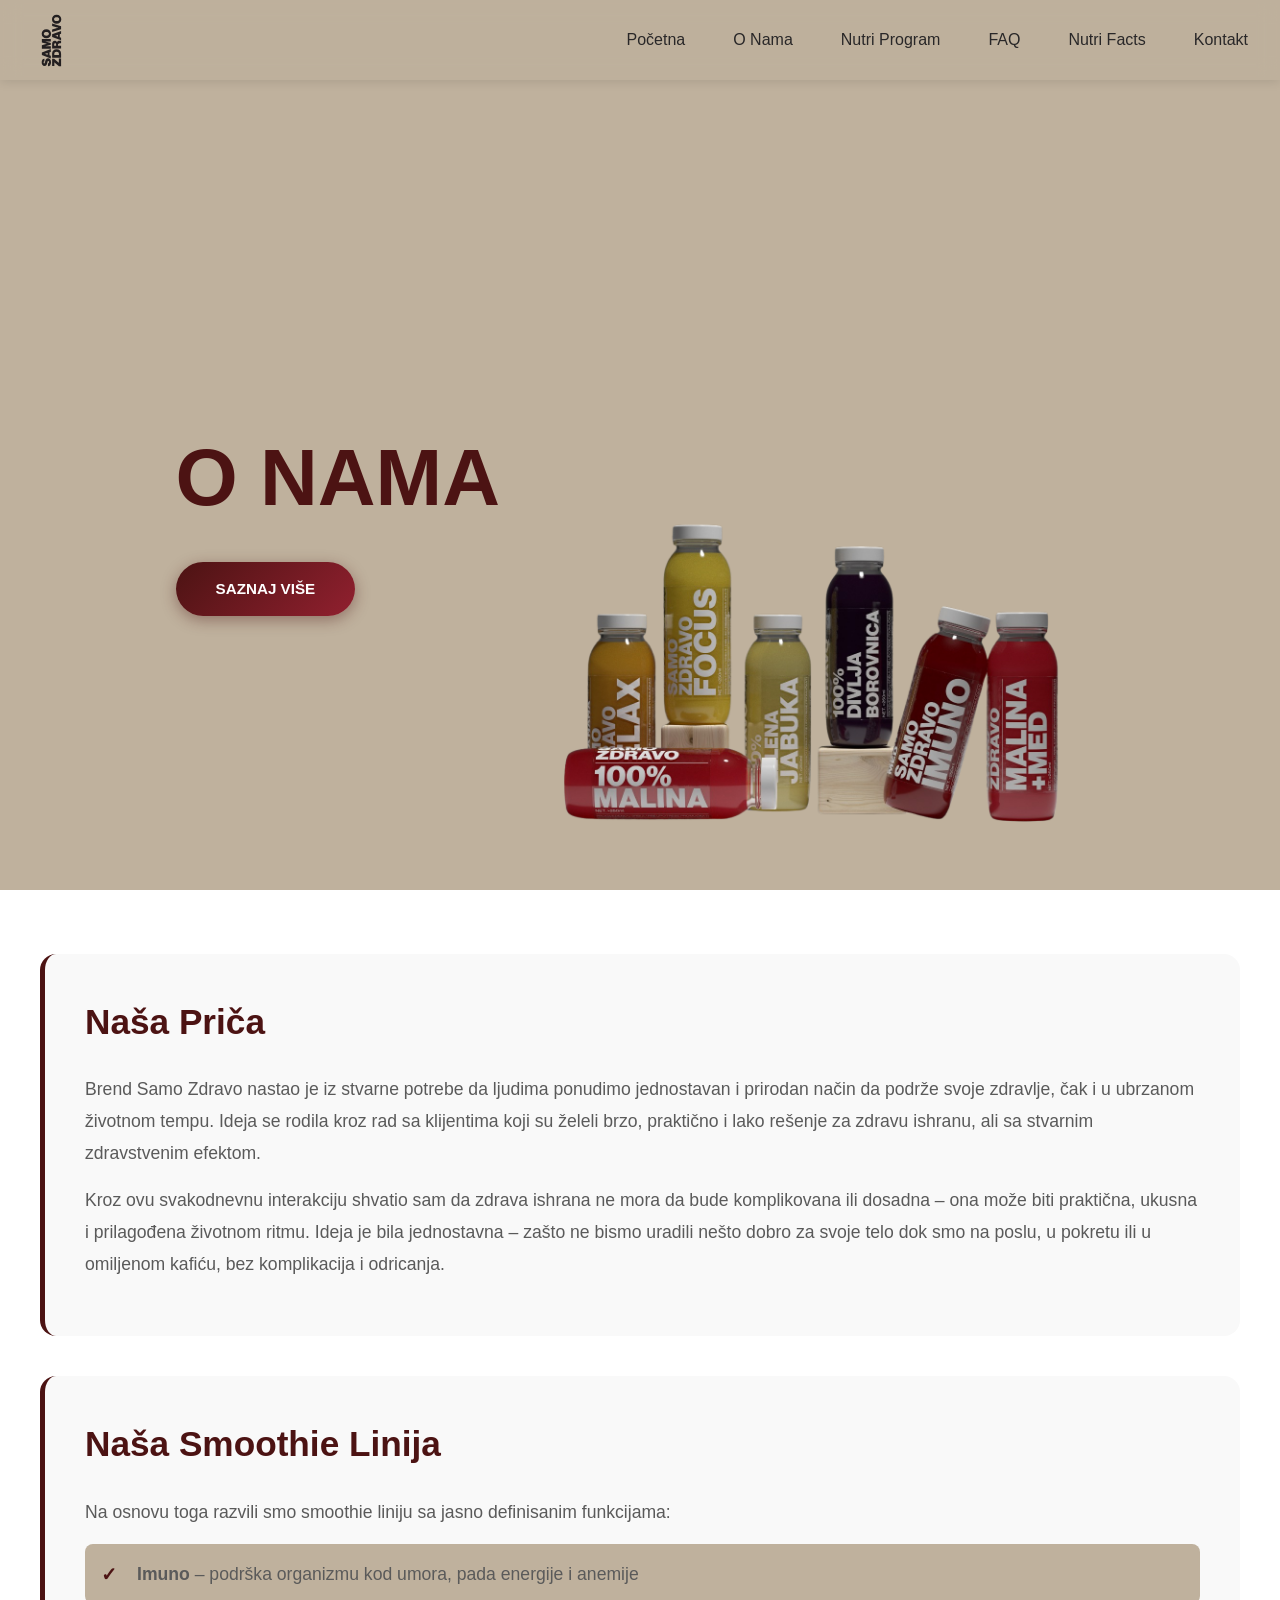
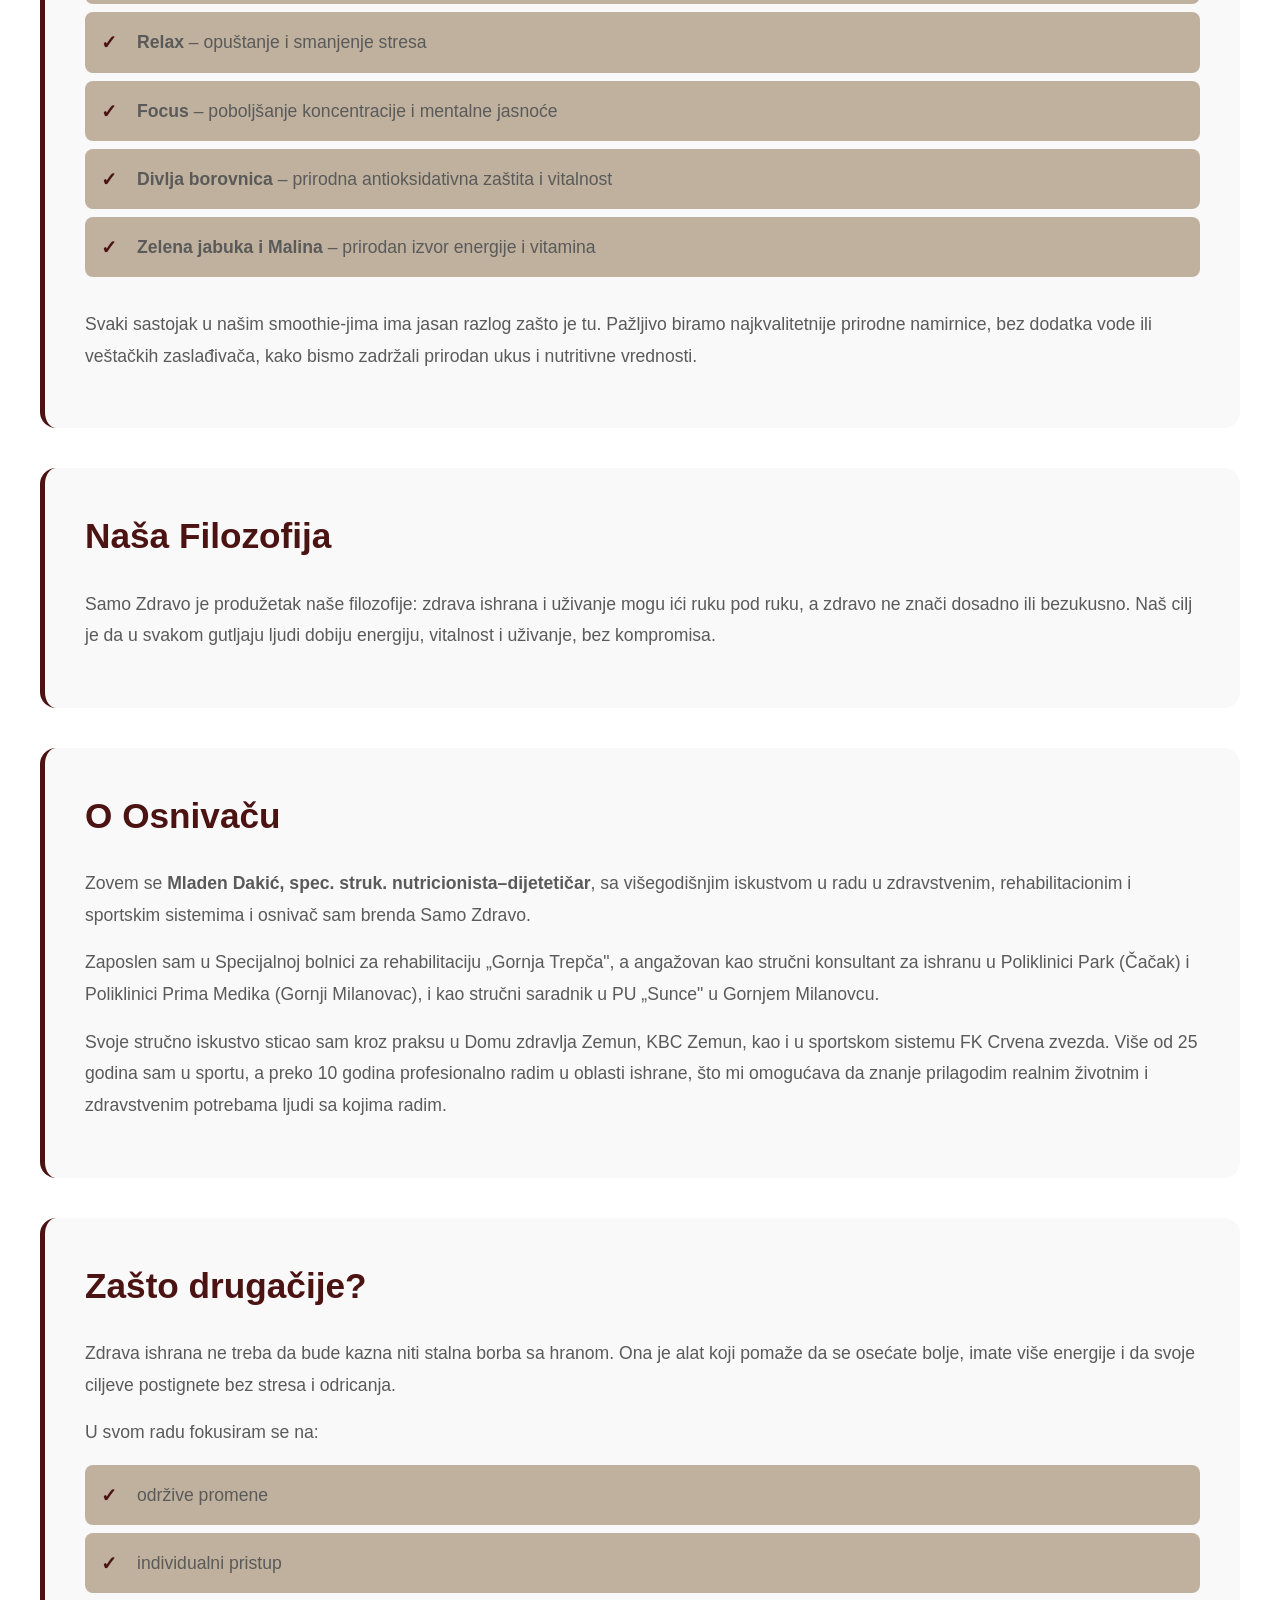
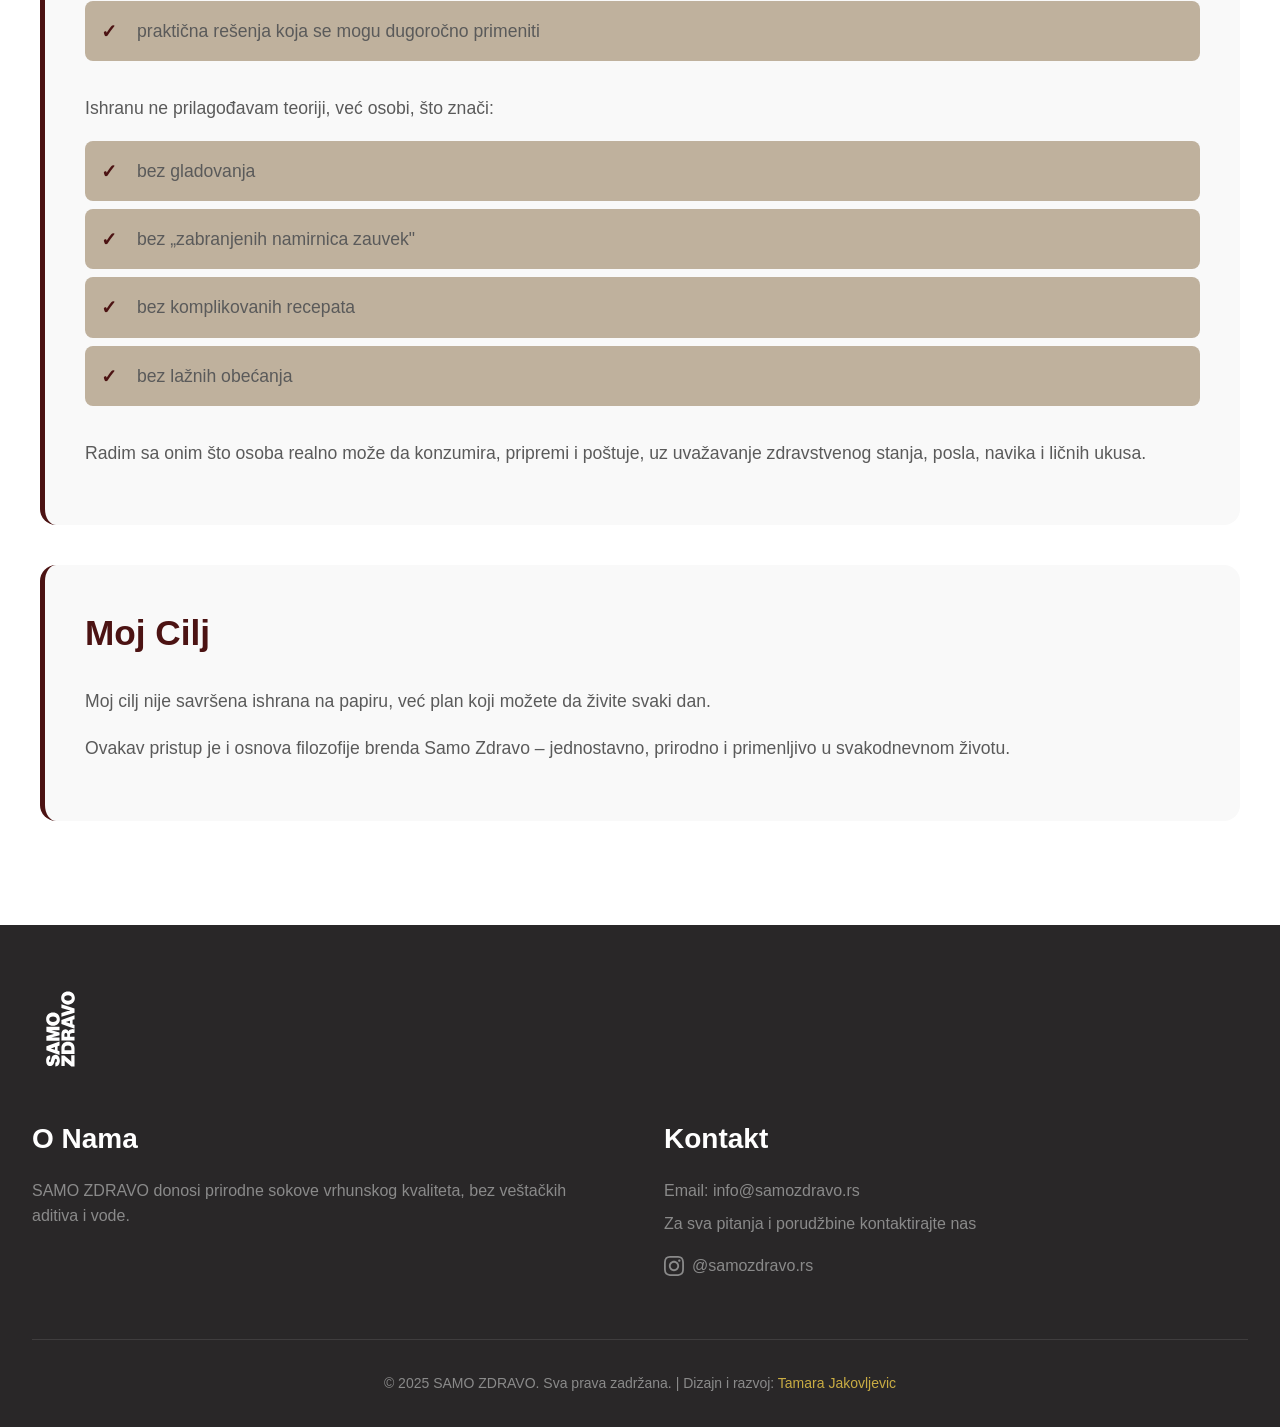
==== commit 1ce33daf: "Update O Nama design, add Nutri Facts images, improve mobile responsiveness, update footer text and " ====
--- a/about.html
+++ b/about.html
@@ -10,7 +10,7 @@
         
         .about-hero {
             min-height: 90vh;
-            background: linear-gradient(135deg, #adadad 0%, #c5c5c5 50%, #d0d0d0 100%);
+            background-color: var(--color-bg-light);
             display: flex;
             align-items: center;
             justify-content: center;
@@ -29,16 +29,17 @@
         }
         
         .about-content {
-            background: white;
+            background: transparent;
             padding: 3.5rem;
             border-radius: 20px;
-            box-shadow: 0 20px 60px rgba(0, 0, 0, 0.15);
+            box-shadow: none;
             max-width: 550px;
             z-index: 10;
+            margin-left: 15%;
         }
         
         .about-content h1 {
-            font-size: 3.5rem;
+            font-size: 5rem;
             font-weight: 700;
             color: #4C1313;
             margin-bottom: 1.5rem;
@@ -74,10 +75,10 @@
         .about-image {
             position: absolute;
             bottom: 45px;
-            right: 0;
+            right: 5%;
             z-index: 5;
-            width: 50%;
-            max-width: 850px;
+            width: 60%;
+            max-width: 1000px;
         }
         
         .about-image img {
@@ -230,12 +231,6 @@
             <div class="about-container">
                 <div class="about-content">
                     <h1>O NAMA</h1>
-                    <p>
-                        Brend Samo Zdravo nastao je iz stvarne potrebe da ljudima ponudimo jednostavan i prirodan način da podrže svoje zdravlje, čak i u ubrzanom životnom tempu.
-                    </p>
-                    <p>
-                        Ideja se rodila kroz rad sa klijentima koji su želeli brzo, praktično i lako rešenje za zdravu ishranu, ali sa stvarnim zdravstvenim efektom.
-                    </p>
                     <a href="#more-info" class="learn-more-btn">SAZNAJ VIŠE</a>
                 </div>
                 
@@ -285,7 +280,7 @@
                         Zovem se <strong>Mladen Dakić, spec. struk. nutricionista–dijetetičar</strong>, sa višegodišnjim iskustvom u radu u zdravstvenim, rehabilitacionim i sportskim sistemima i osnivač sam brenda Samo Zdravo.
                     </p>
                     <p>
-                        Zaposlen sam u Specijalnoj bolnici za rehabilitaciju „Gornja Trepča", a angažovan kao stručni konsultant za ishranu u Poliklinici Park (Čačak) i Poliklinici Prima Medika (Gornji Milanovac), kao i kao stručni saradnik u PU „Sunce" u Gornjem Milanovcu.
+                        Zaposlen sam u Specijalnoj bolnici za rehabilitaciju „Gornja Trepča", a angažovan kao stručni konsultant za ishranu u Poliklinici Park (Čačak) i Poliklinici Prima Medika (Gornji Milanovac), i kao stručni saradnik u PU „Sunce" u Gornjem Milanovcu.
                     </p>
                     <p>
                         Svoje stručno iskustvo sticao sam kroz praksu u Domu zdravlja Zemun, KBC Zemun, kao i u sportskom sistemu FK Crvena zvezda. Više od 25 godina sam u sportu, a preko 10 godina profesionalno radim u oblasti ishrane, što mi omogućava da znanje prilagodim realnim životnim i zdravstvenim potrebama ljudi sa kojima radim.
@@ -326,6 +321,8 @@
                 </div>
             </div>
         </section>
+
+
     </main>
 
     <footer class="footer">
@@ -336,7 +333,7 @@
             <div class="footer-content">
                 <div class="footer-section">
                     <h3>O Nama</h3>
-                    <p>SAMO ZDRAVO donosi prirodne smoothie sokove vrhunskog kvaliteta, bez veštačkih aditiva.</p>
+                    <p>SAMO ZDRAVO donosi prirodne sokove vrhunskog kvaliteta, bez veštačkih aditiva i vode.</p>
                 </div>
                 <div class="footer-section">
                     <h3>Kontakt</h3>
--- a/styles.css
+++ b/styles.css
@@ -666,7 +666,7 @@
         padding-left: calc(var(--spacing-sm) + 20px);
     }
     
-    /* Mobilna verzija - slika iznad teksta, video rotacije ispod teksta */
+    
     .flavor-section {
         padding: 0 var(--spacing-md);
         min-height: auto;
@@ -676,7 +676,7 @@
         display: flex;
         flex-direction: column;
         align-items: center;
-        gap: 0;
+        gap: 10px;
     }
     
     .flavor-image {
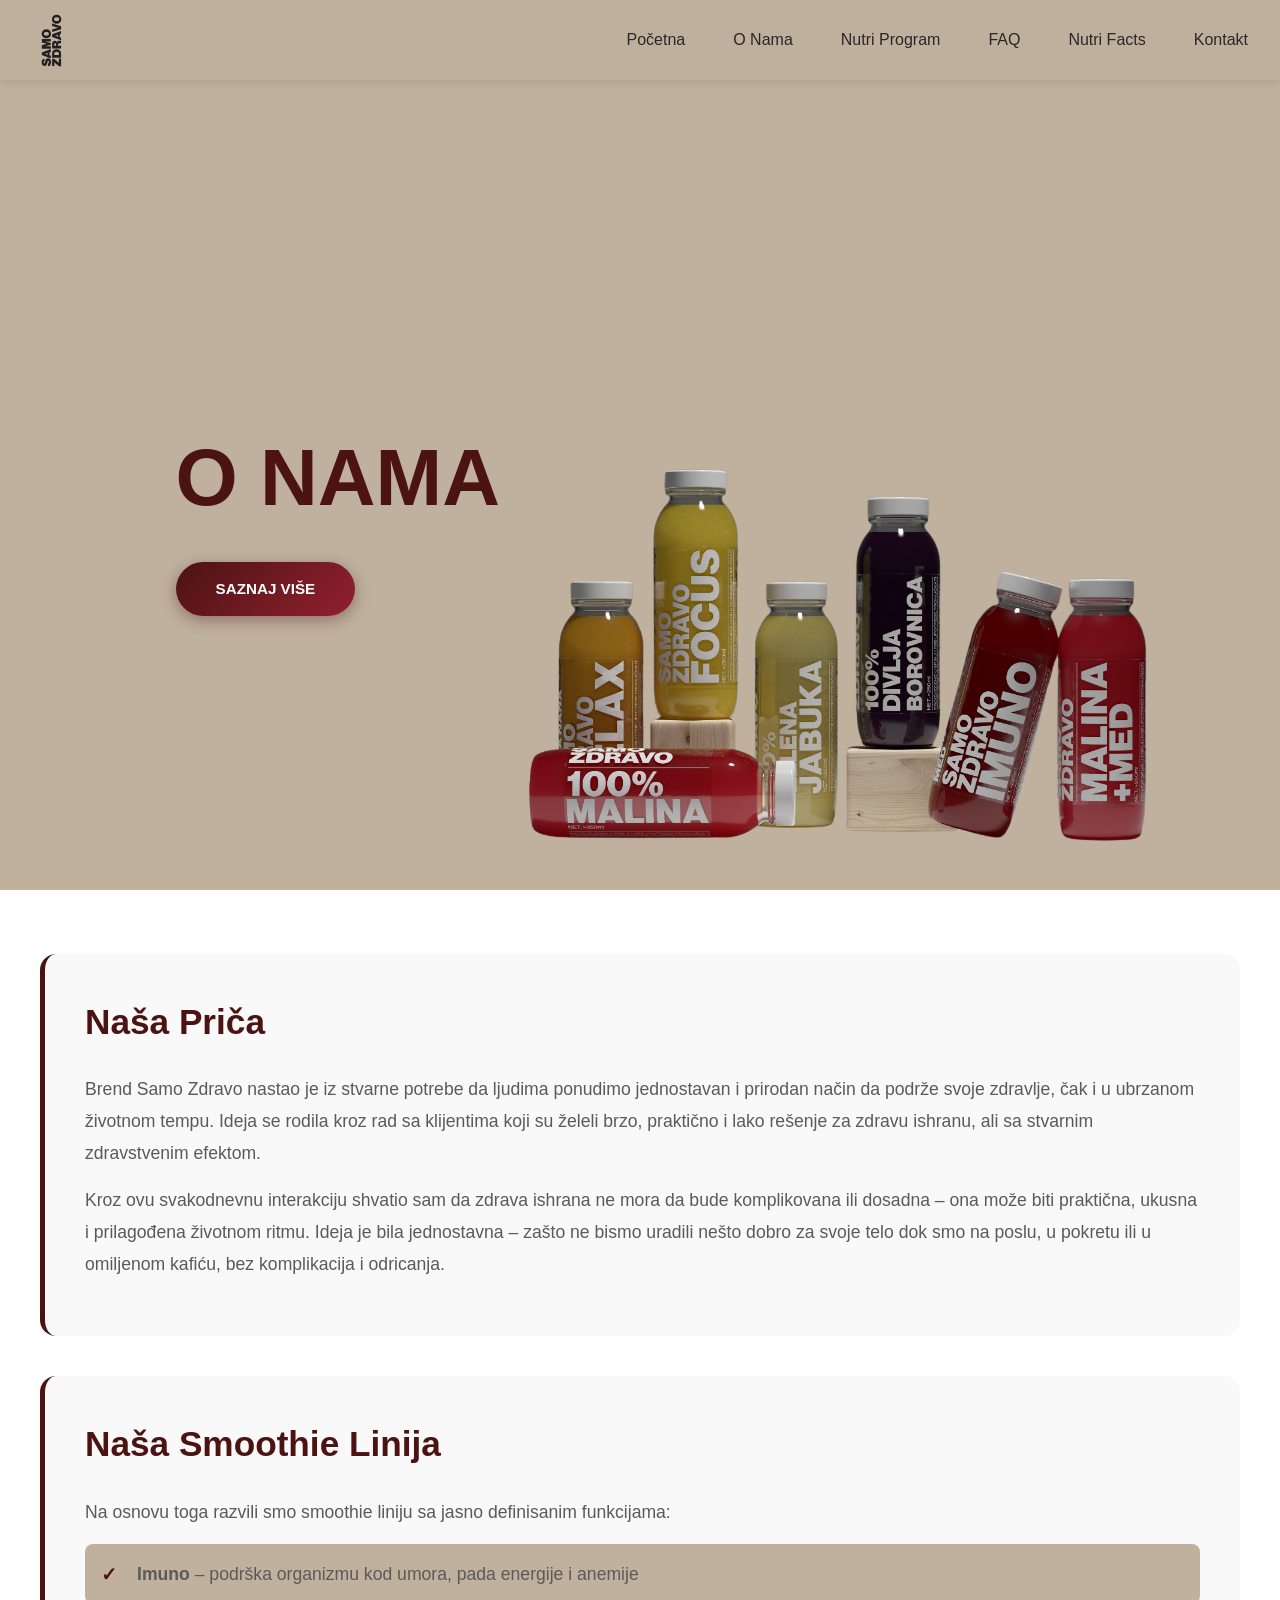
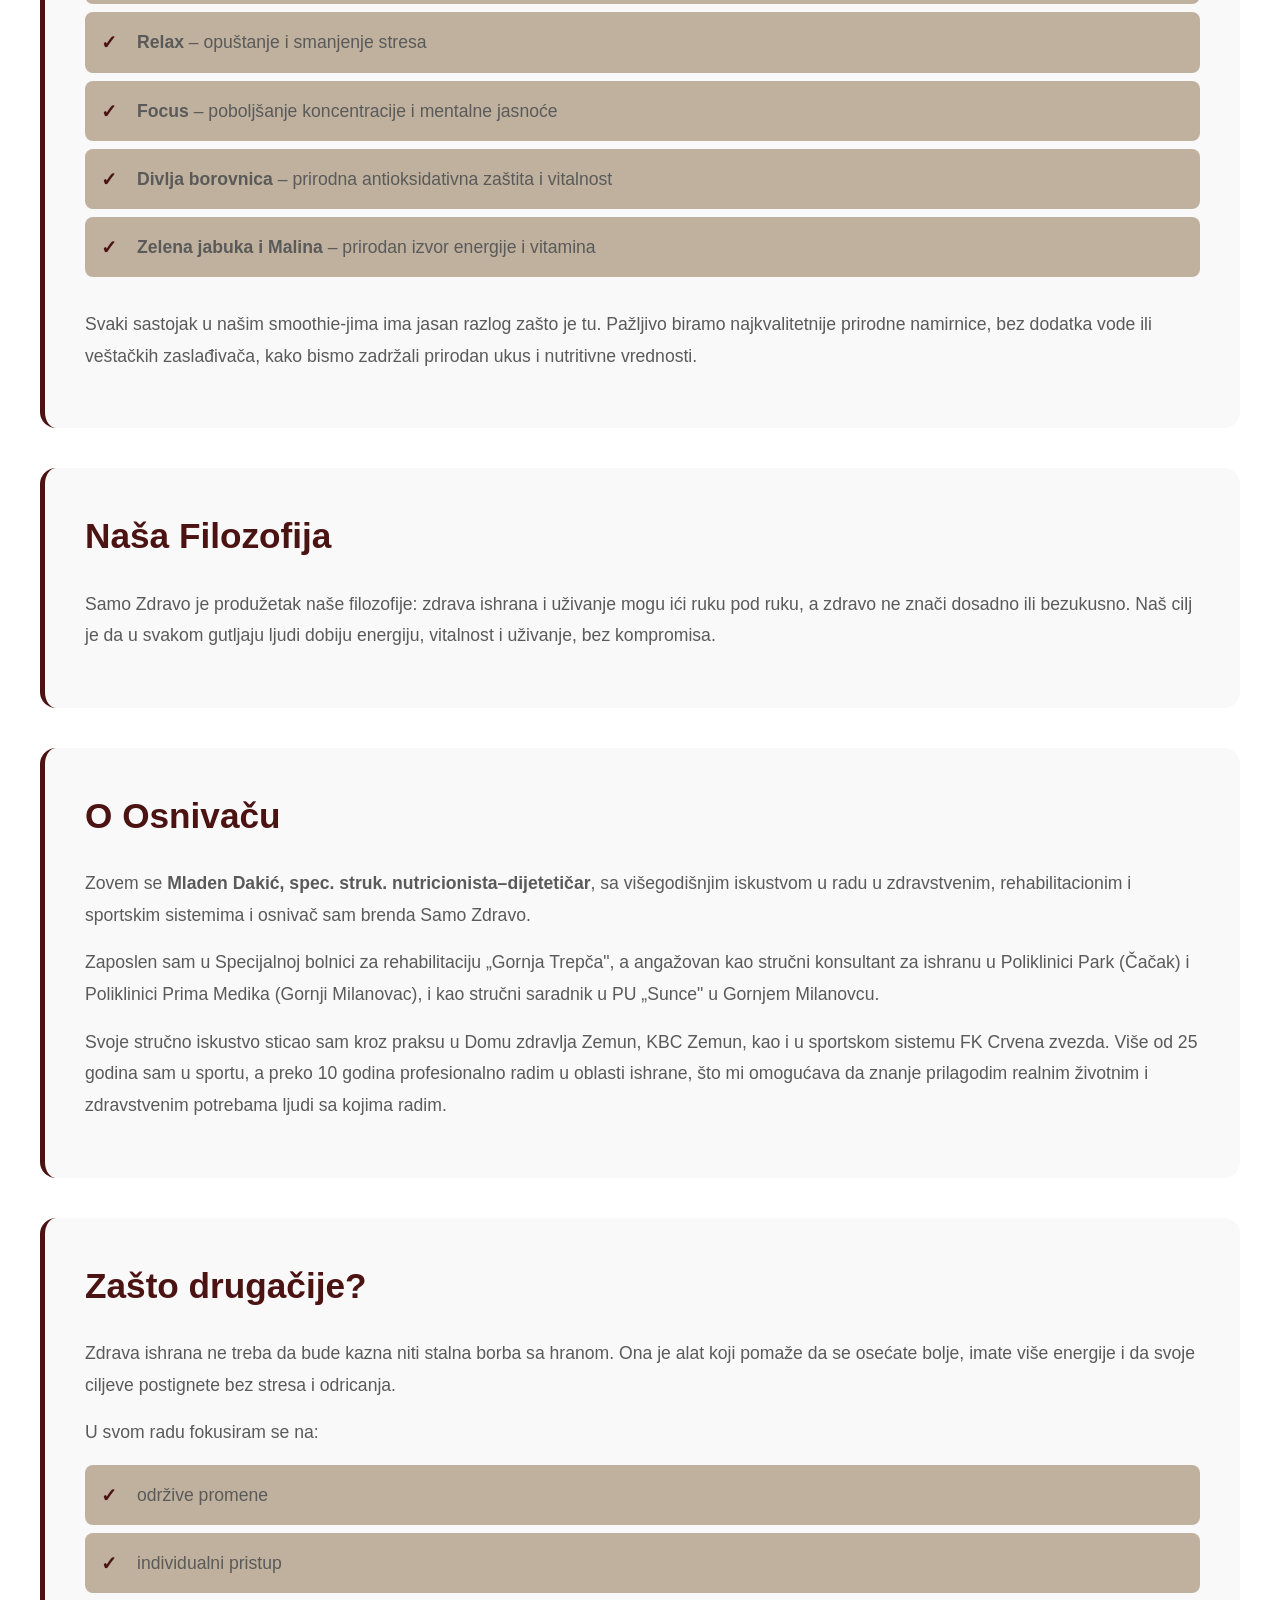
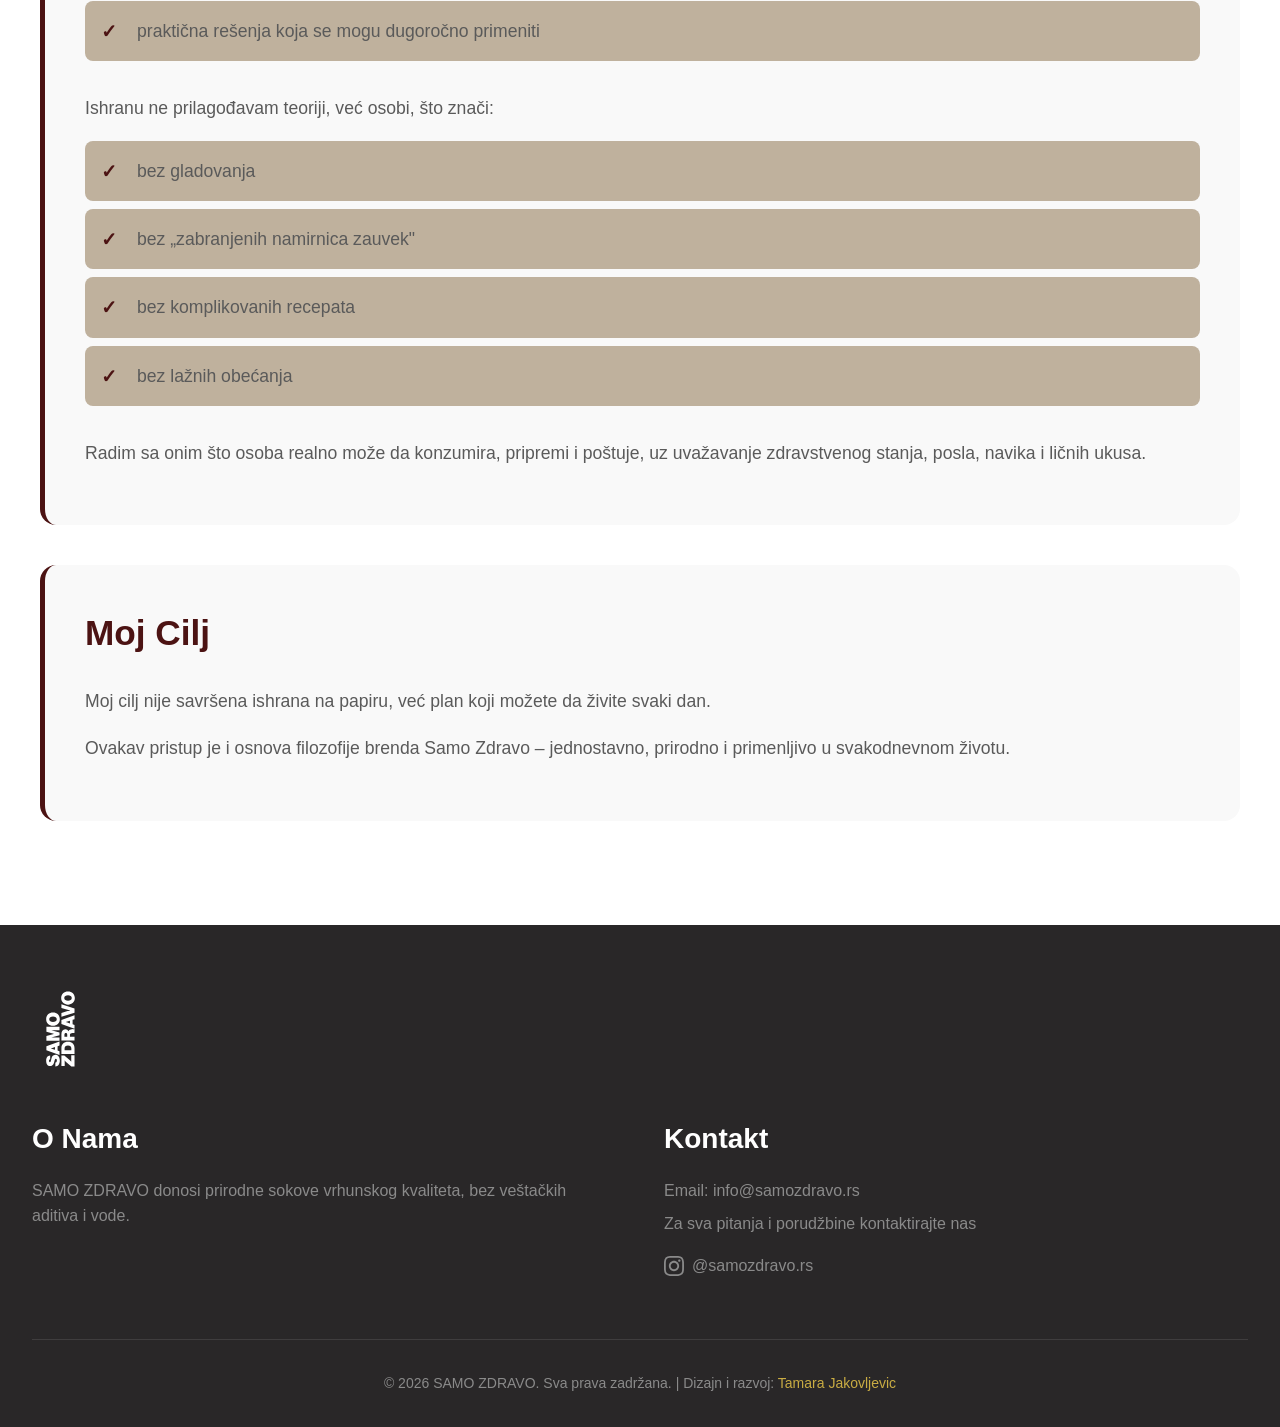
==== commit bb9b3a6a: "Povećana slika na stranici O nama i ažurirana godina u footeru na 2026" ====
--- a/about.html
+++ b/about.html
@@ -5,6 +5,12 @@
     <meta name="viewport" content="width=device-width, initial-scale=1.0">
     <title>O Nama - SAMO ZDRAVO</title>
     <meta name="description" content="Saznajte više o SAMO ZDRAVO - brendu koji donosi prirodne smoothie sokove vrhunskog kvaliteta">
+    <meta property="og:title" content="O Nama - SAMO ZDRAVO">
+    <meta property="og:description" content="Saznajte više o SAMO ZDRAVO - brendu koji donosi prirodne smoothie sokove vrhunskog kvaliteta">
+    <meta property="og:image" content="https://samozdravo.rs/assets/images/logo-samo-zdravo.svg">
+    <meta property="og:url" content="https://samozdravo.rs/about.html">
+    <meta name="twitter:card" content="summary_large_image">
+    <link rel="icon" type="image/svg+xml" href="assets/images/logo-samo-zdravo.svg">
     <link rel="stylesheet" href="styles.css">
     <style>
         
@@ -74,11 +80,11 @@
         
         .about-image {
             position: absolute;
-            bottom: 45px;
-            right: 5%;
+            bottom: 20px;
+            right: -5%;
             z-index: 5;
-            width: 60%;
-            max-width: 1000px;
+            width: 75%;
+            max-width: 1300px;
         }
         
         .about-image img {
@@ -350,7 +356,7 @@
                 </div>
             </div>
             <div class="footer-bottom">
-                <p>&copy; 2025 SAMO ZDRAVO. Sva prava zadržana. | Dizajn i razvoj: <a href="https://tamara014.github.io/Tamara-Portfolio/" target="_blank" rel="noopener noreferrer" style="color: var(--color-focus); text-decoration: none;">Tamara Jakovljevic</a></p>
+                <p>&copy; 2026 SAMO ZDRAVO. Sva prava zadržana. | Dizajn i razvoj: <a href="https://tamara014.github.io/Tamara-Portfolio/" target="_blank" rel="noopener noreferrer" style="color: var(--color-focus); text-decoration: none;">Tamara Jakovljevic</a></p>
             </div>
         </div>
     </footer>
--- a/styles.css
+++ b/styles.css
@@ -203,7 +203,7 @@
     flex-direction: column;
     justify-content: flex-start;
     align-items: center;
-    padding: var(--spacing-lg) var(--spacing-md);
+    padding: var(--spacing-sm) var(--spacing-md);
     gap: var(--spacing-md);
     transform: translateX(-100%);
     opacity: 0;
@@ -224,7 +224,7 @@
     text-decoration: none;
     font-weight: 500;
     font-size: 1.3rem;
-    padding: var(--spacing-md);
+    padding: 0.2rem 0.5rem;
     border-radius: 8px;
     transition: background-color var(--transition-fast);
     text-align: center;
@@ -264,6 +264,8 @@
     object-fit: cover;
     display: block;
     margin: 0;
+    margin-top: -6rem;
+    margin-bottom: -9rem;
     padding: 0;
 }
 
@@ -353,6 +355,7 @@
     font-size: var(--font-size-h2);
     font-weight: 700;
     margin-bottom: var(--spacing-md);
+    margin-top: var(--spacing-md);
     color: var(--color-bg-white);
     text-transform: uppercase;
     letter-spacing: 1px;
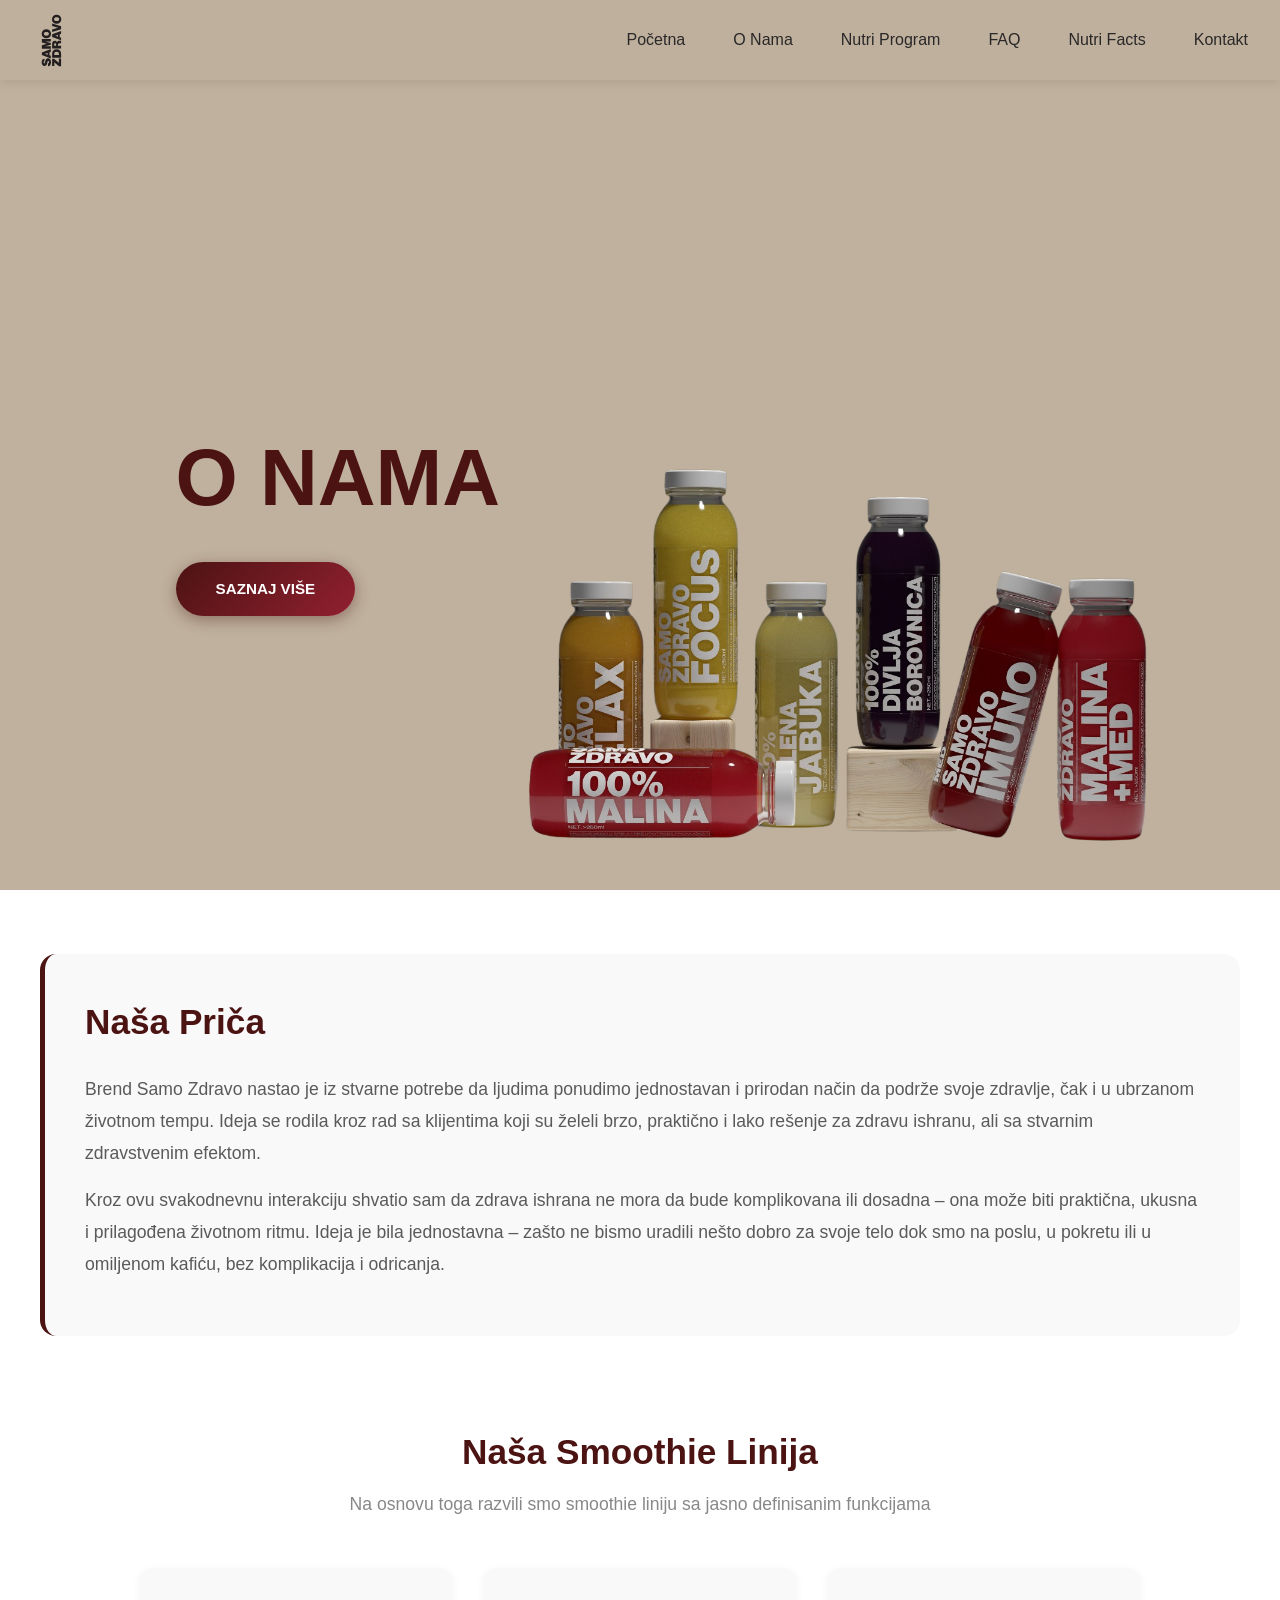
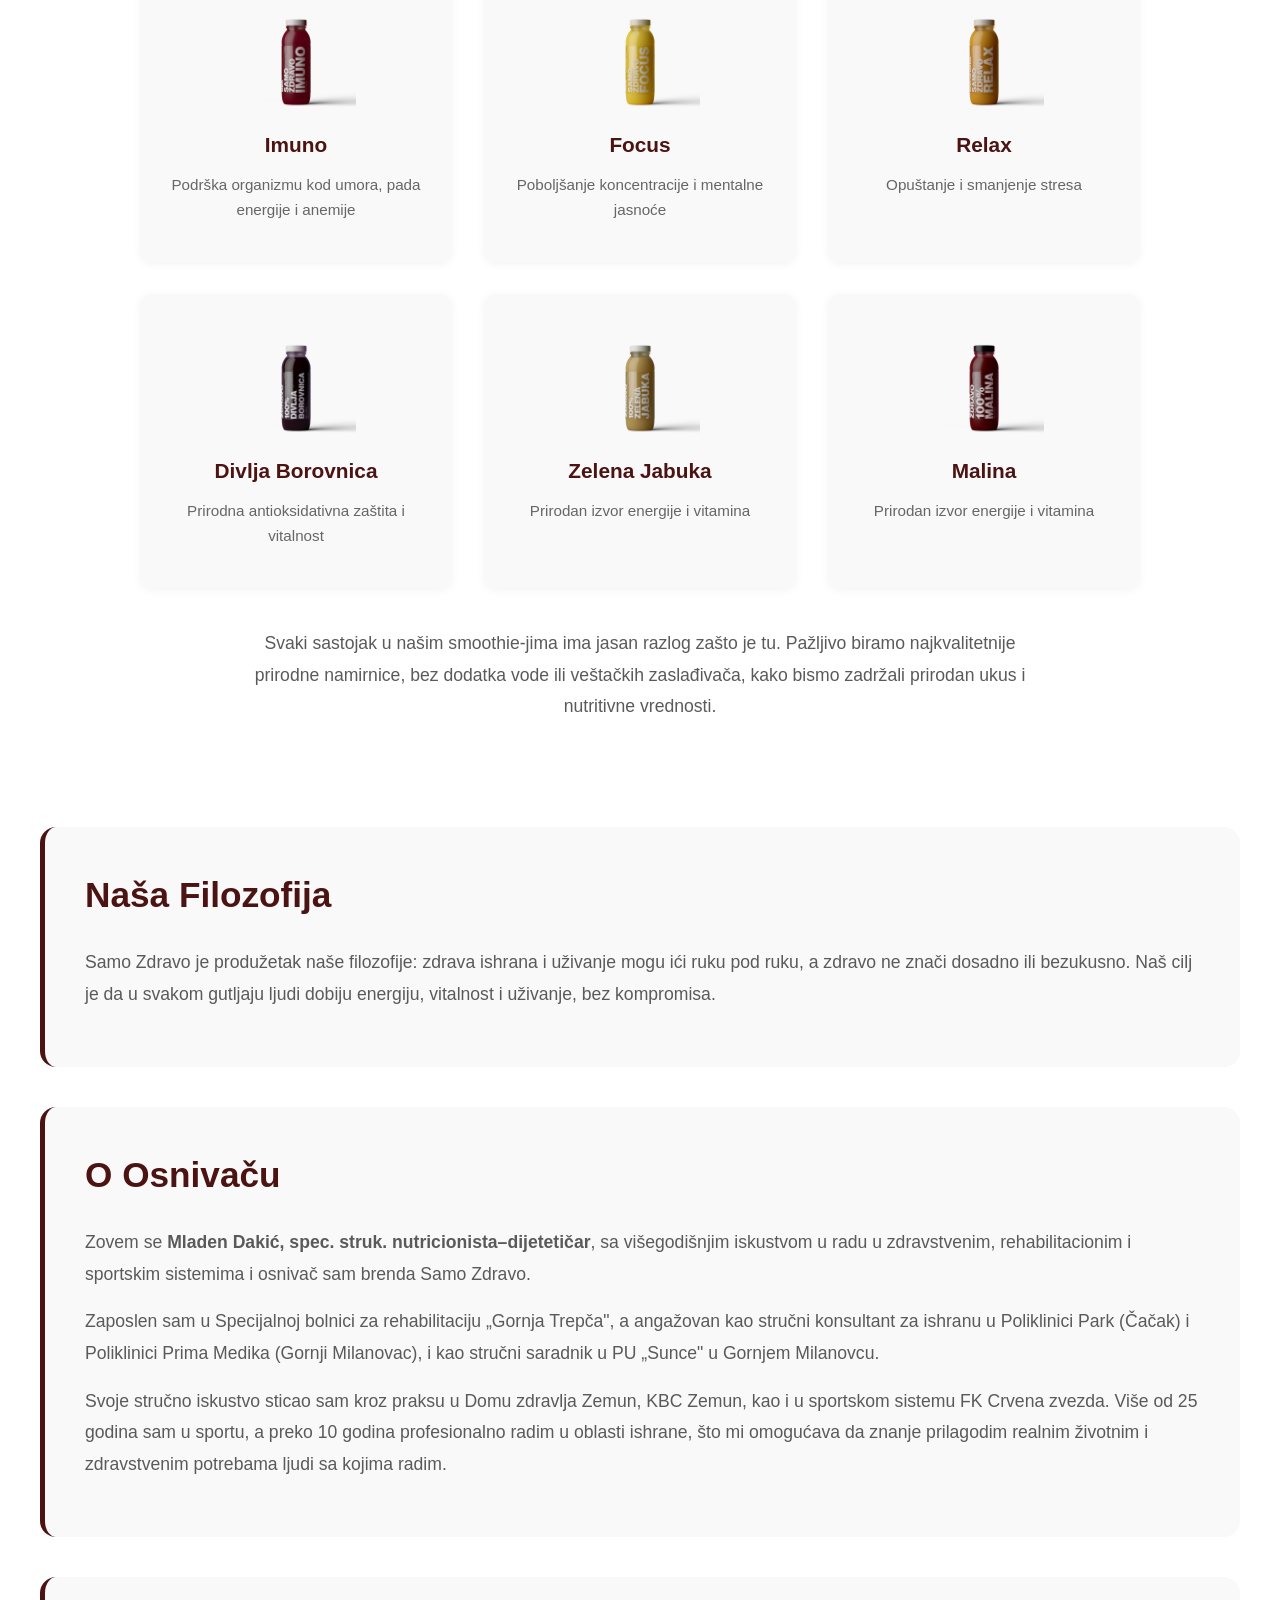
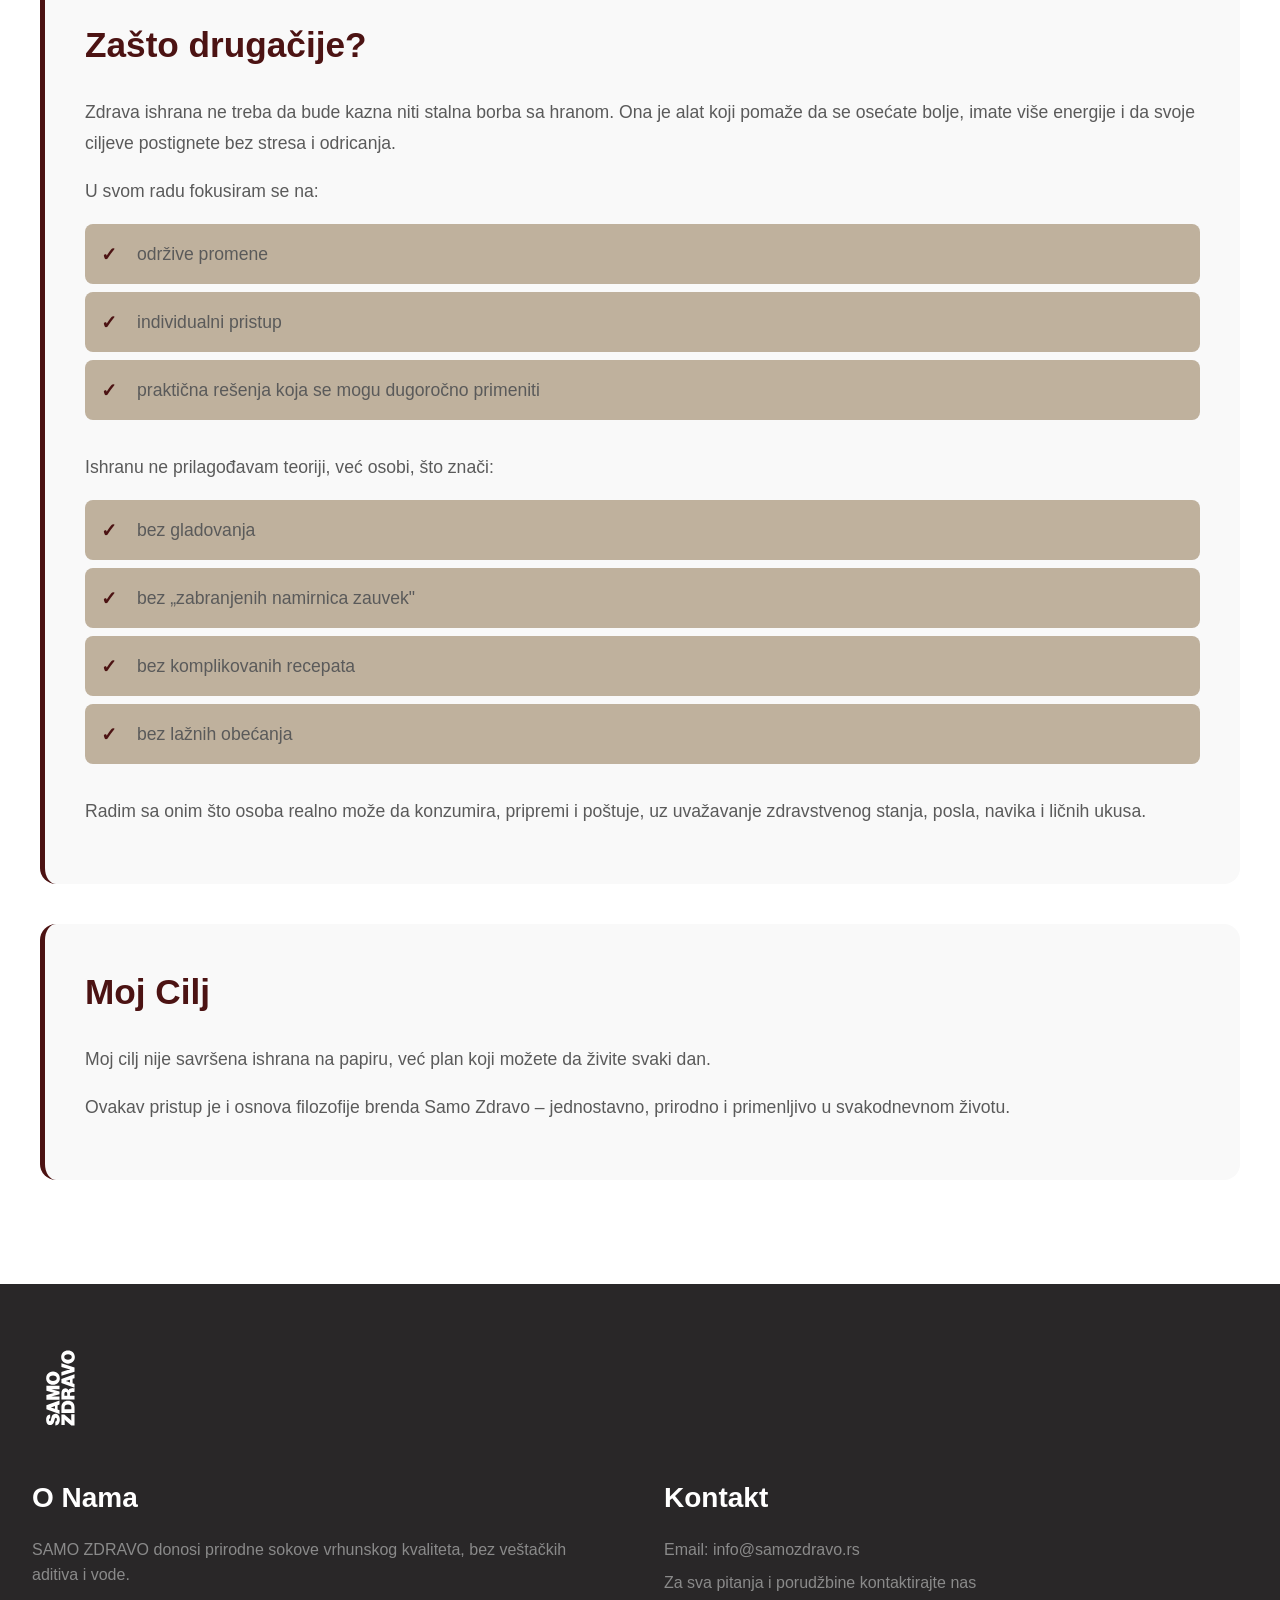
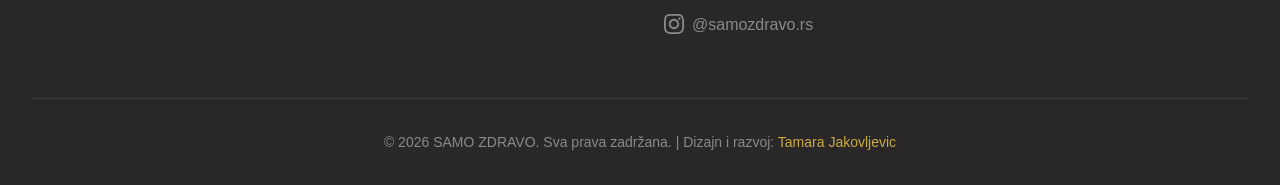
==== commit 53de1b98: "Ukloni radno vreme, ukloni 'Nije idealan za' karticu, centriraj 'Idealan za' i dodaj smoothie grid n" ====
--- a/about.html
+++ b/about.html
@@ -194,6 +194,12 @@
             
             .about-image img {
                 border-radius: 12px;
+            }
+            
+            /* Smoothie grid responsive */
+            .smoothie-grid {
+                grid-template-columns: 1fr !important;
+                gap: 1.5rem !important;
             }
         }
     </style>
@@ -258,17 +264,55 @@
                     </p>
                 </div>
 
-                <div class="content-block">
-                    <h2>Naša Smoothie Linija</h2>
-                    <p>Na osnovu toga razvili smo smoothie liniju sa jasno definisanim funkcijama:</p>
-                    <ul class="feature-list">
-                        <li><strong>Imuno</strong> – podrška organizmu kod umora, pada energije i anemije</li>
-                        <li><strong>Relax</strong> – opuštanje i smanjenje stresa</li>
-                        <li><strong>Focus</strong> – poboljšanje koncentracije i mentalne jasnoće</li>
-                        <li><strong>Divlja borovnica</strong> – prirodna antioksidativna zaštita i vitalnost</li>
-                        <li><strong>Zelena jabuka i Malina</strong> – prirodan izvor energije i vitamina</li>
-                    </ul>
-                    <p>
+                <div class="content-block" style="background: white; border: none; padding: 3rem 1rem;">
+                    <h2 style="text-align: center; margin-bottom: 0.5rem;">Naša Smoothie Linija</h2>
+                    <p style="text-align: center; color: #888; margin-bottom: 3rem;">Na osnovu toga razvili smo smoothie liniju sa jasno definisanim funkcijama</p>
+                    
+                    <div class="smoothie-grid" style="display: grid; grid-template-columns: repeat(3, 1fr); gap: 2rem; max-width: 1000px; margin: 0 auto;">
+                        <!-- Imuno -->
+                        <div style="background: #f9f9f9; border-radius: 12px; padding: 1.5rem; text-align: center; box-shadow: 0 2px 10px rgba(0,0,0,0.05);">
+                            <img src="assets/images/Imuno 01.png" alt="Imuno" style="width: 120px; height: auto; margin: 0 auto 1rem;">
+                            <h3 style="color: #4C1313; font-size: 1.3rem; margin-bottom: 0.75rem;">Imuno</h3>
+                            <p style="color: #666; font-size: 0.95rem; line-height: 1.6;">Podrška organizmu kod umora, pada energije i anemije</p>
+                        </div>
+                        
+                        <!-- Focus -->
+                        <div style="background: #f9f9f9; border-radius: 12px; padding: 1.5rem; text-align: center; box-shadow: 0 2px 10px rgba(0,0,0,0.05);">
+                            <img src="assets/images/FOCUS.png" alt="Focus" style="width: 120px; height: auto; margin: 0 auto 1rem;">
+                            <h3 style="color: #4C1313; font-size: 1.3rem; margin-bottom: 0.75rem;">Focus</h3>
+                            <p style="color: #666; font-size: 0.95rem; line-height: 1.6;">Poboljšanje koncentracije i mentalne jasnoće</p>
+                        </div>
+                        
+                        <!-- Relax -->
+                        <div style="background: #f9f9f9; border-radius: 12px; padding: 1.5rem; text-align: center; box-shadow: 0 2px 10px rgba(0,0,0,0.05);">
+                            <img src="assets/images/RELAX.png" alt="Relax" style="width: 120px; height: auto; margin: 0 auto 1rem;">
+                            <h3 style="color: #4C1313; font-size: 1.3rem; margin-bottom: 0.75rem;">Relax</h3>
+                            <p style="color: #666; font-size: 0.95rem; line-height: 1.6;">Opuštanje i smanjenje stresa</p>
+                        </div>
+                        
+                        <!-- Borovnica -->
+                        <div style="background: #f9f9f9; border-radius: 12px; padding: 1.5rem; text-align: center; box-shadow: 0 2px 10px rgba(0,0,0,0.05);">
+                            <img src="assets/images/Borovnica 01.png" alt="Borovnica" style="width: 120px; height: auto; margin: 0 auto 1rem;">
+                            <h3 style="color: #4C1313; font-size: 1.3rem; margin-bottom: 0.75rem;">Divlja Borovnica</h3>
+                            <p style="color: #666; font-size: 0.95rem; line-height: 1.6;">Prirodna antioksidativna zaštita i vitalnost</p>
+                        </div>
+                        
+                        <!-- Jabuka -->
+                        <div style="background: #f9f9f9; border-radius: 12px; padding: 1.5rem; text-align: center; box-shadow: 0 2px 10px rgba(0,0,0,0.05);">
+                            <img src="assets/images/Jabuka 01.png" alt="Jabuka" style="width: 120px; height: auto; margin: 0 auto 1rem;">
+                            <h3 style="color: #4C1313; font-size: 1.3rem; margin-bottom: 0.75rem;">Zelena Jabuka</h3>
+                            <p style="color: #666; font-size: 0.95rem; line-height: 1.6;">Prirodan izvor energije i vitamina</p>
+                        </div>
+                        
+                        <!-- Malina -->
+                        <div style="background: #f9f9f9; border-radius: 12px; padding: 1.5rem; text-align: center; box-shadow: 0 2px 10px rgba(0,0,0,0.05);">
+                            <img src="assets/images/Malina 01.png" alt="Malina" style="width: 120px; height: auto; margin: 0 auto 1rem;">
+                            <h3 style="color: #4C1313; font-size: 1.3rem; margin-bottom: 0.75rem;">Malina</h3>
+                            <p style="color: #666; font-size: 0.95rem; line-height: 1.6;">Prirodan izvor energije i vitamina</p>
+                        </div>
+                    </div>
+                    
+                    <p style="text-align: center; margin-top: 2.5rem; color: #5a5a5a; line-height: 1.8; max-width: 800px; margin-left: auto; margin-right: auto;">
                         Svaki sastojak u našim smoothie-jima ima jasan razlog zašto je tu. Pažljivo biramo najkvalitetnije prirodne namirnice, bez dodatka vode ili veštačkih zaslađivača, kako bismo zadržali prirodan ukus i nutritivne vrednosti.
                     </p>
                 </div>
--- a/styles.css
+++ b/styles.css
@@ -204,7 +204,7 @@
     justify-content: flex-start;
     align-items: center;
     padding: var(--spacing-sm) var(--spacing-md);
-    gap: var(--spacing-md);
+    gap: var(--spacing-sm);
     transform: translateX(-100%);
     opacity: 0;
     transition: transform 0.4s ease, opacity 0.4s ease;
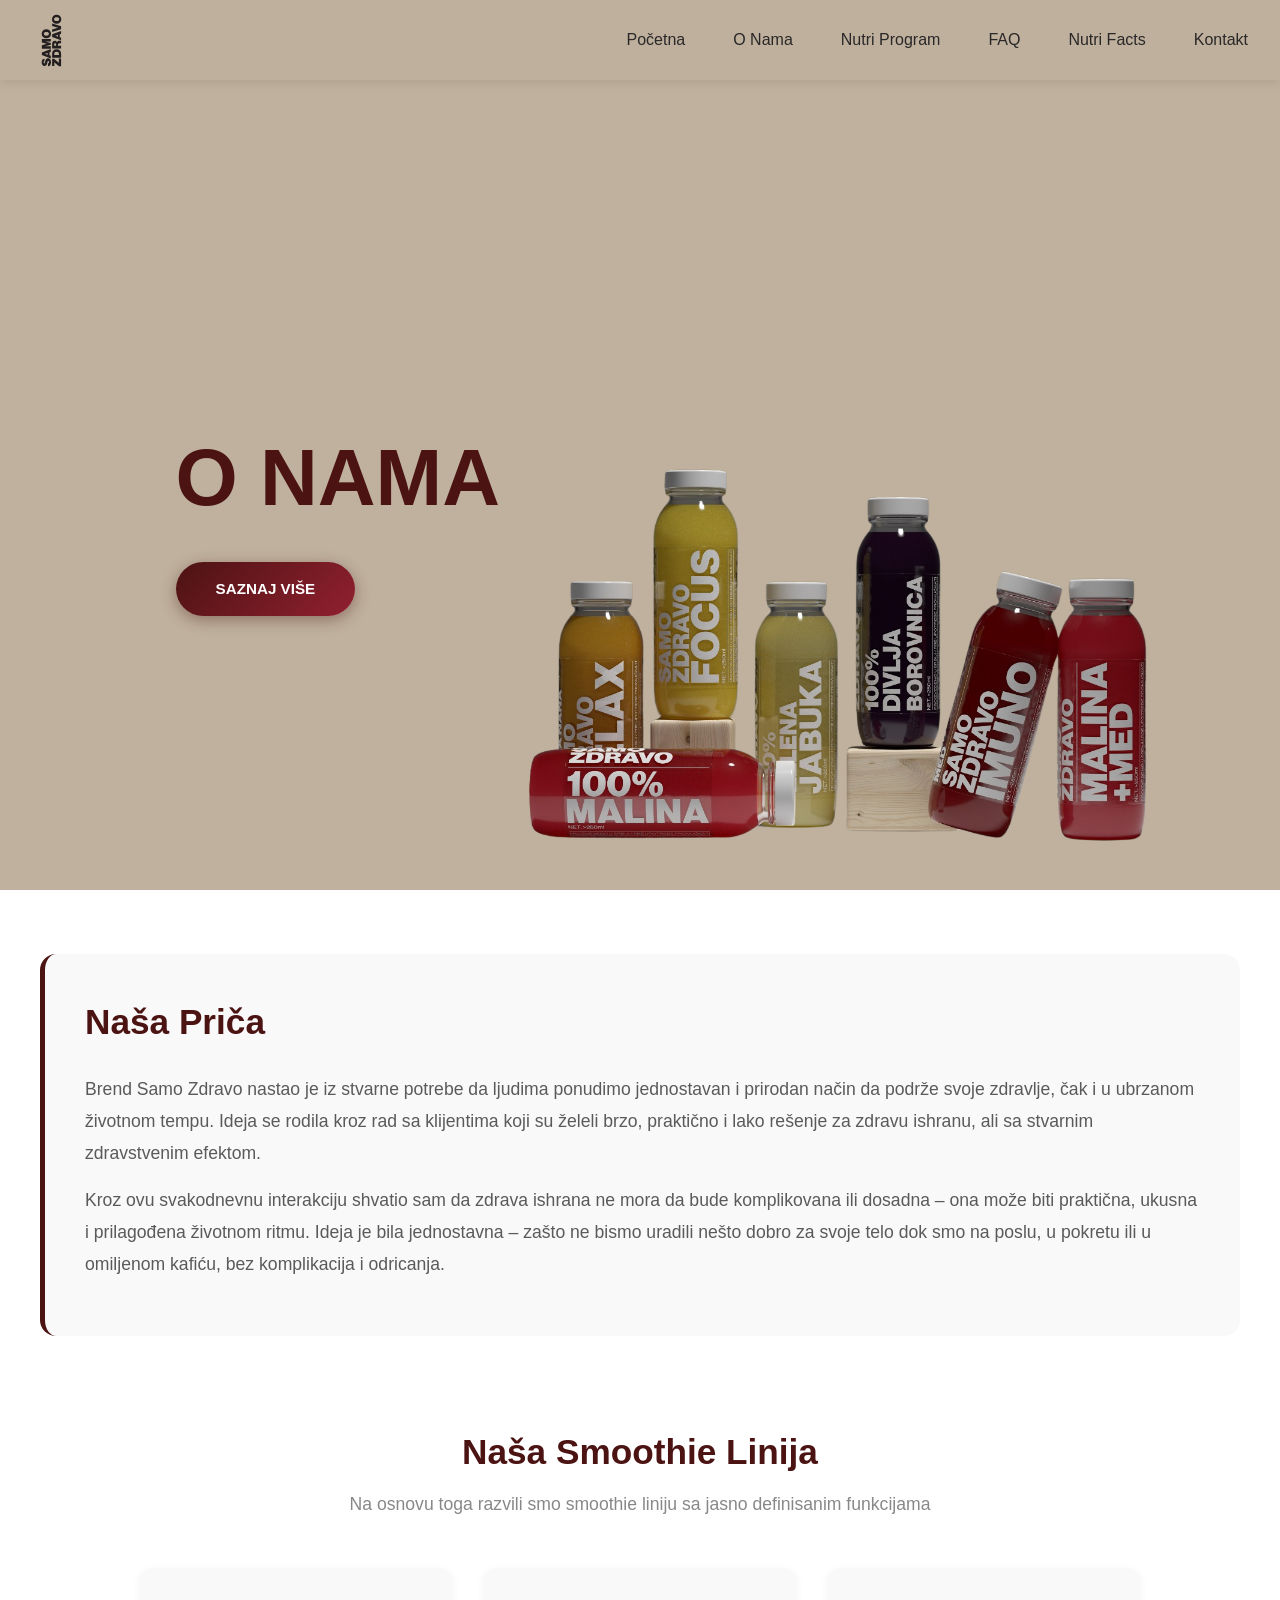
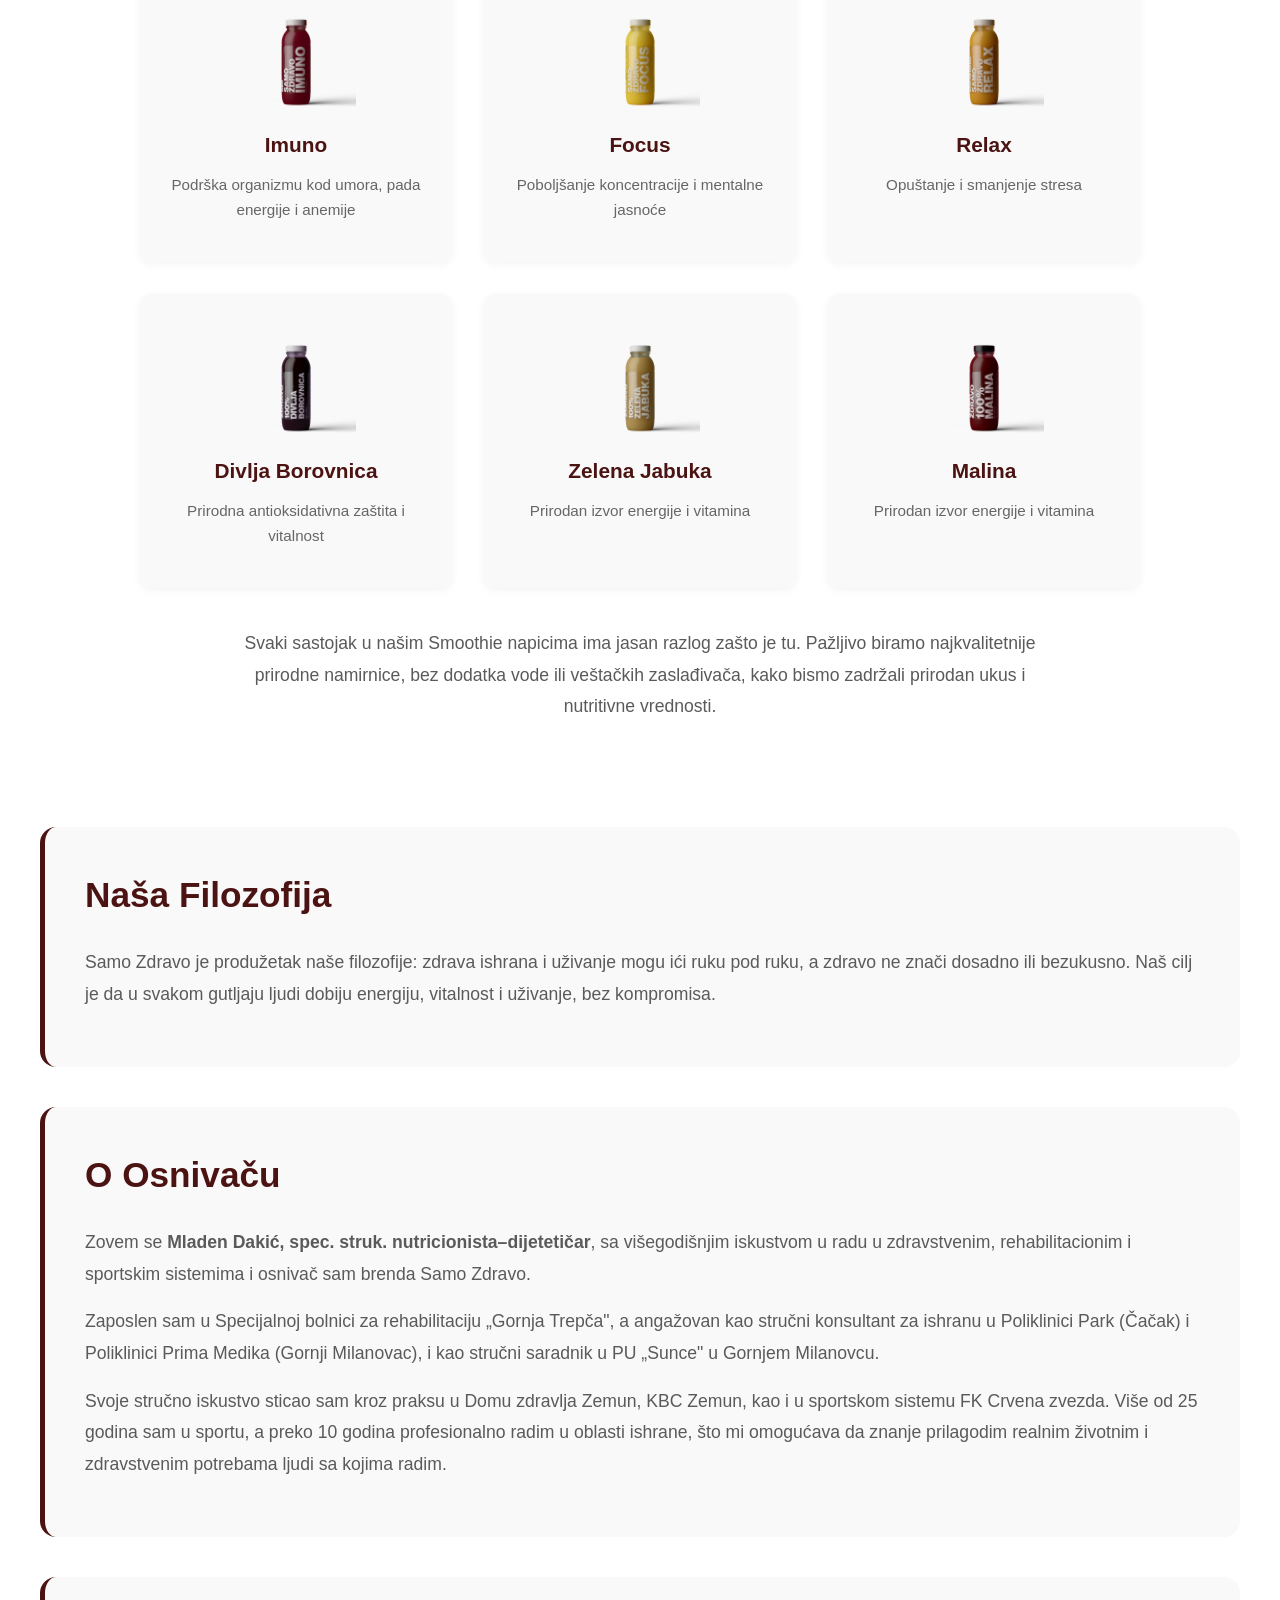
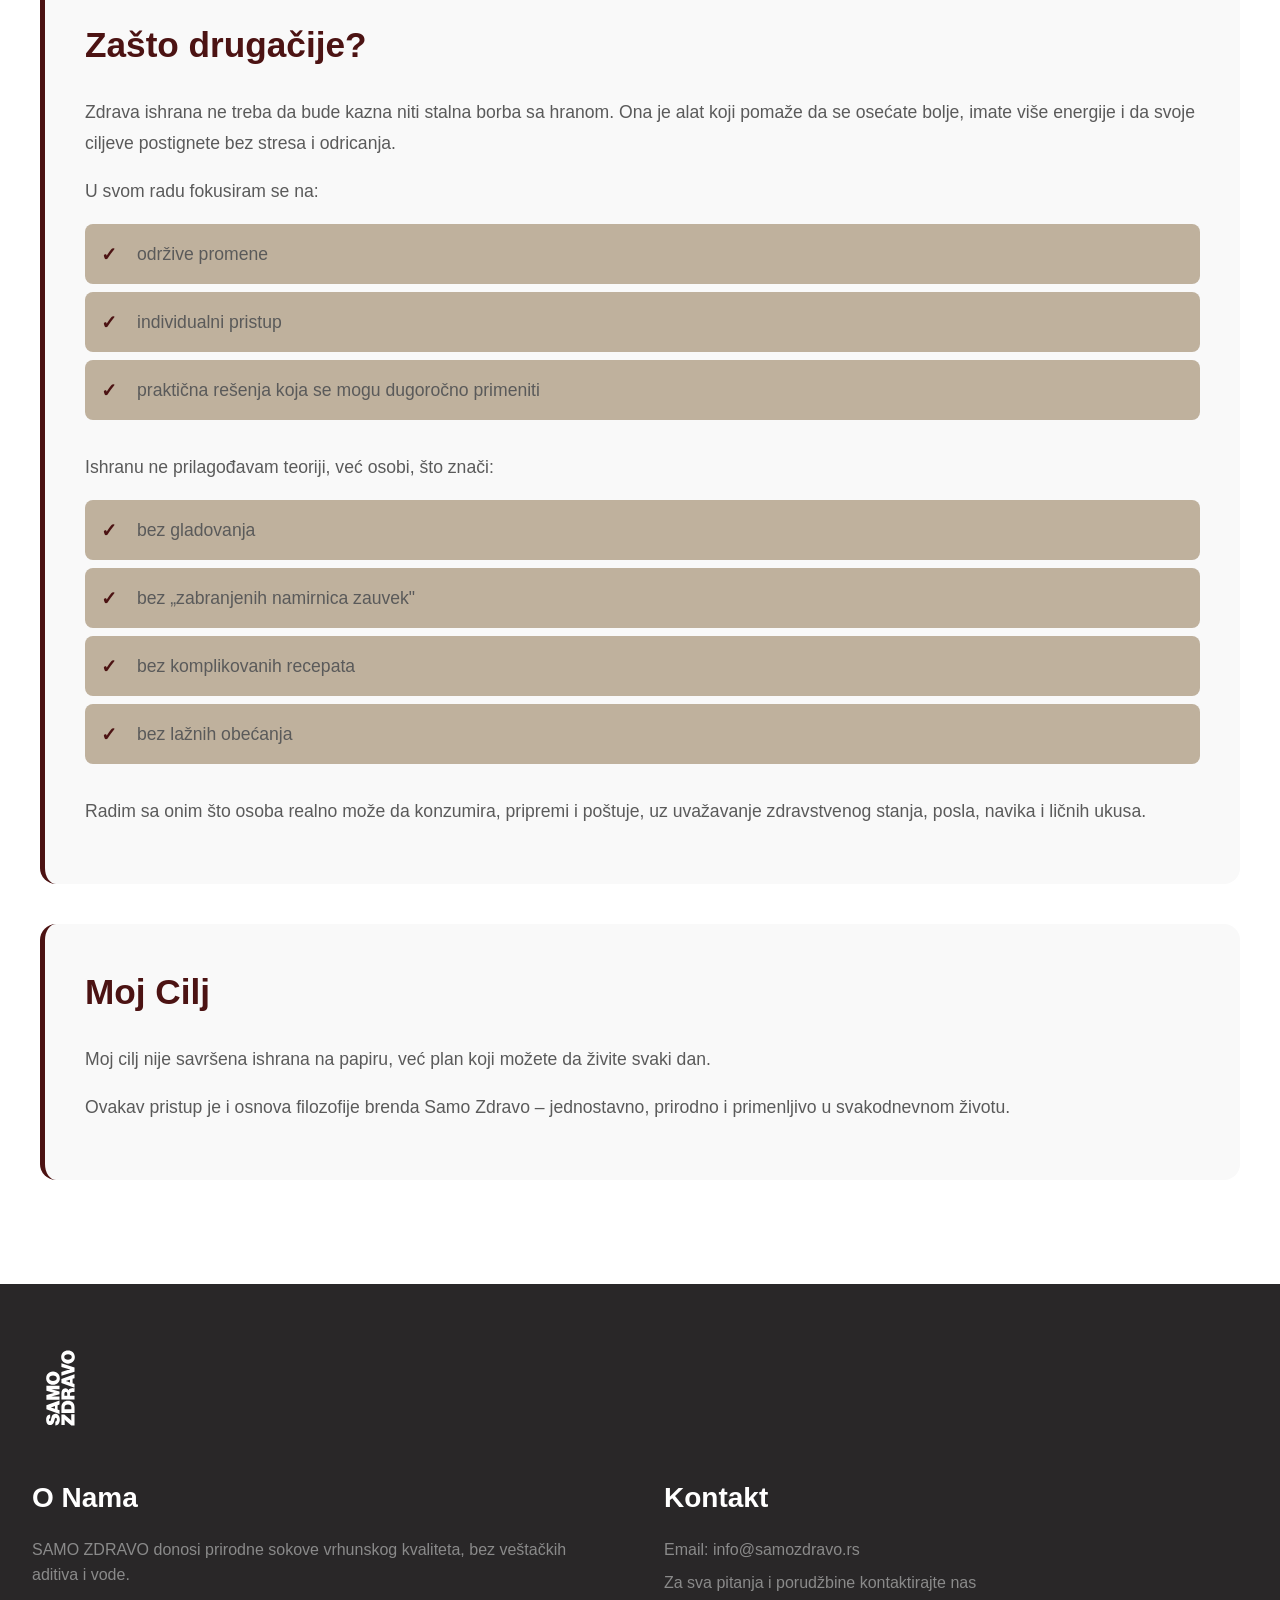
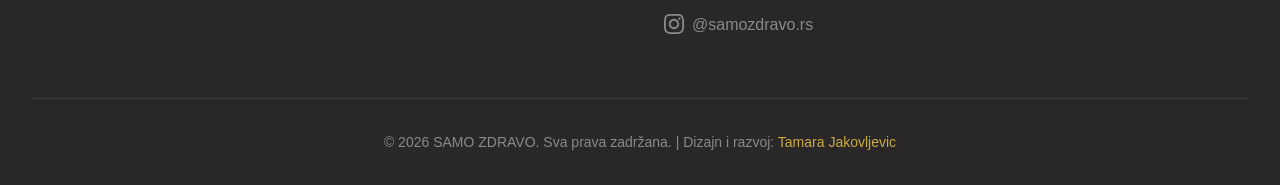
==== commit 744f2ac0: "Zameni sve reference smoothie-ji/smoothie-jima sa Smoothie napitak/napitci" ====
--- a/about.html
+++ b/about.html
@@ -313,7 +313,7 @@
                     </div>
                     
                     <p style="text-align: center; margin-top: 2.5rem; color: #5a5a5a; line-height: 1.8; max-width: 800px; margin-left: auto; margin-right: auto;">
-                        Svaki sastojak u našim smoothie-jima ima jasan razlog zašto je tu. Pažljivo biramo najkvalitetnije prirodne namirnice, bez dodatka vode ili veštačkih zaslađivača, kako bismo zadržali prirodan ukus i nutritivne vrednosti.
+                        Svaki sastojak u našim Smoothie napicima ima jasan razlog zašto je tu. Pažljivo biramo najkvalitetnije prirodne namirnice, bez dodatka vode ili veštačkih zaslađivača, kako bismo zadržali prirodan ukus i nutritivne vrednosti.
                     </p>
                 </div>
 
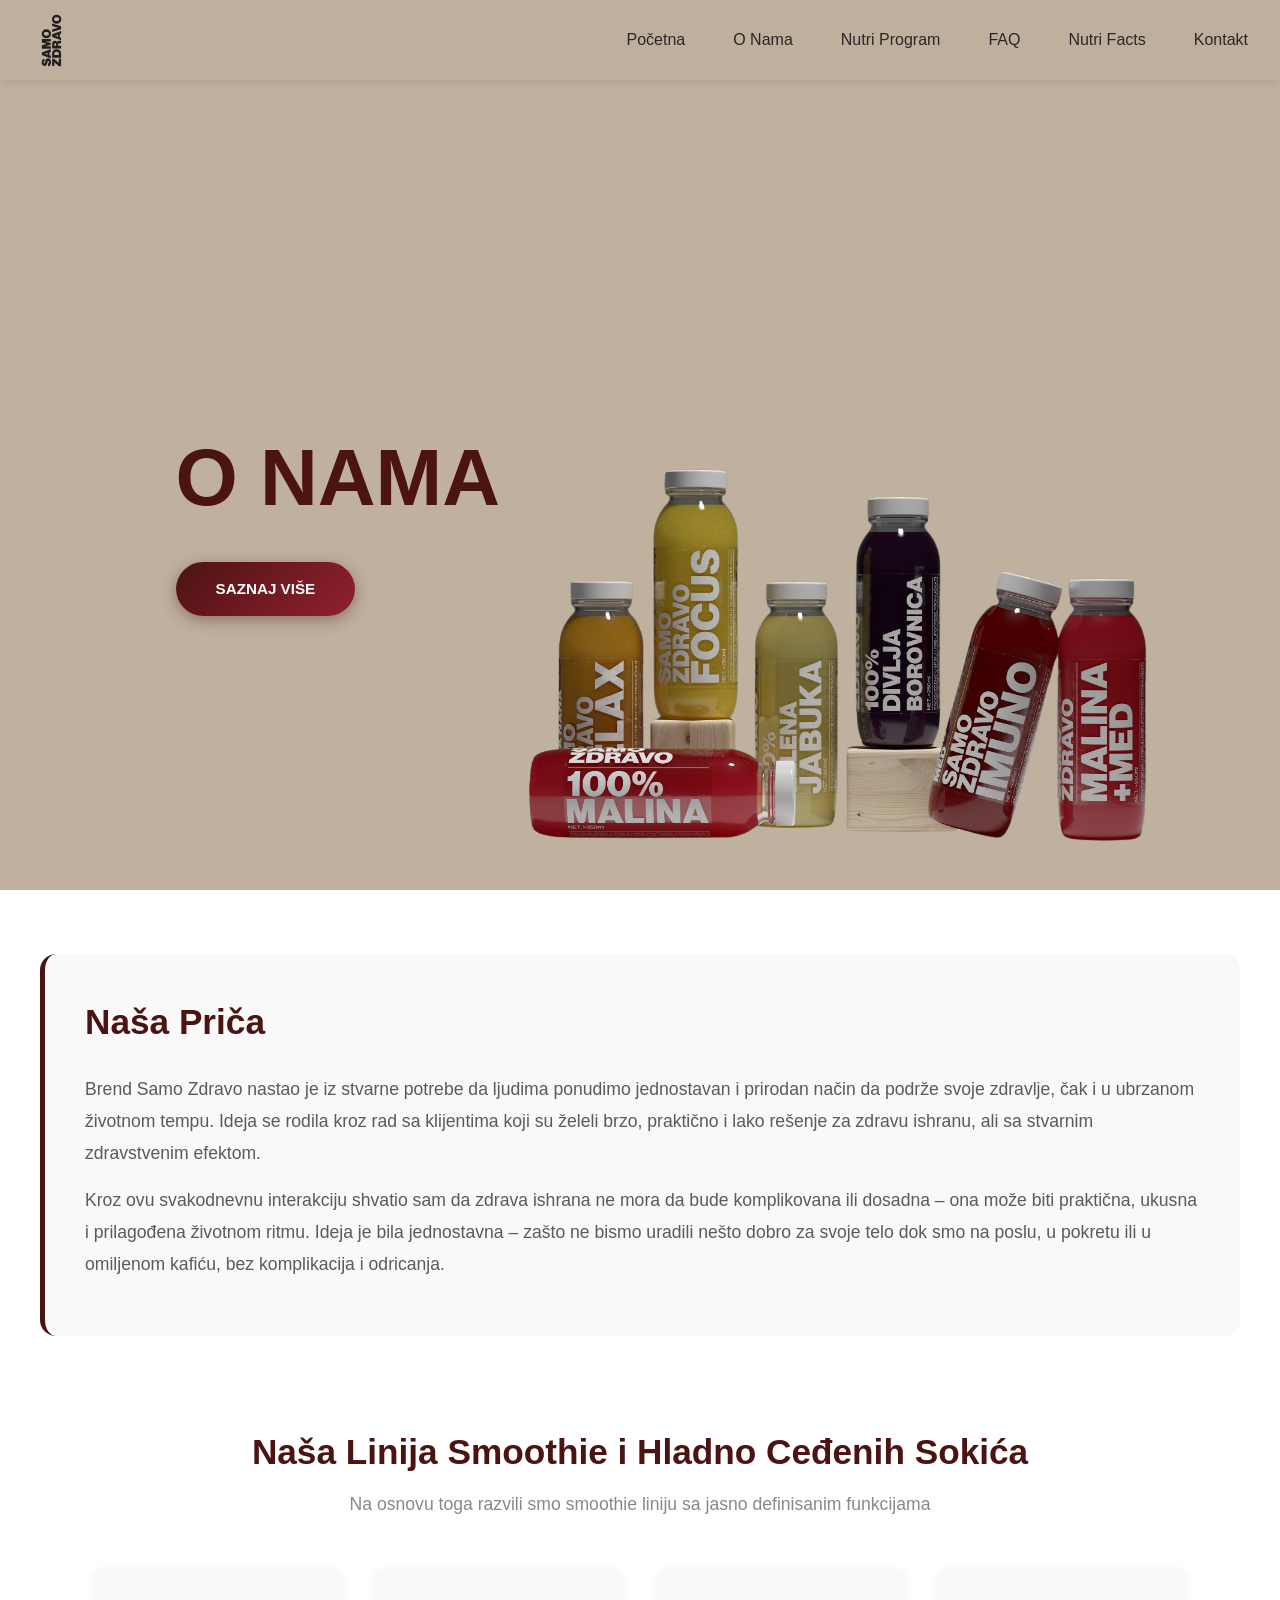
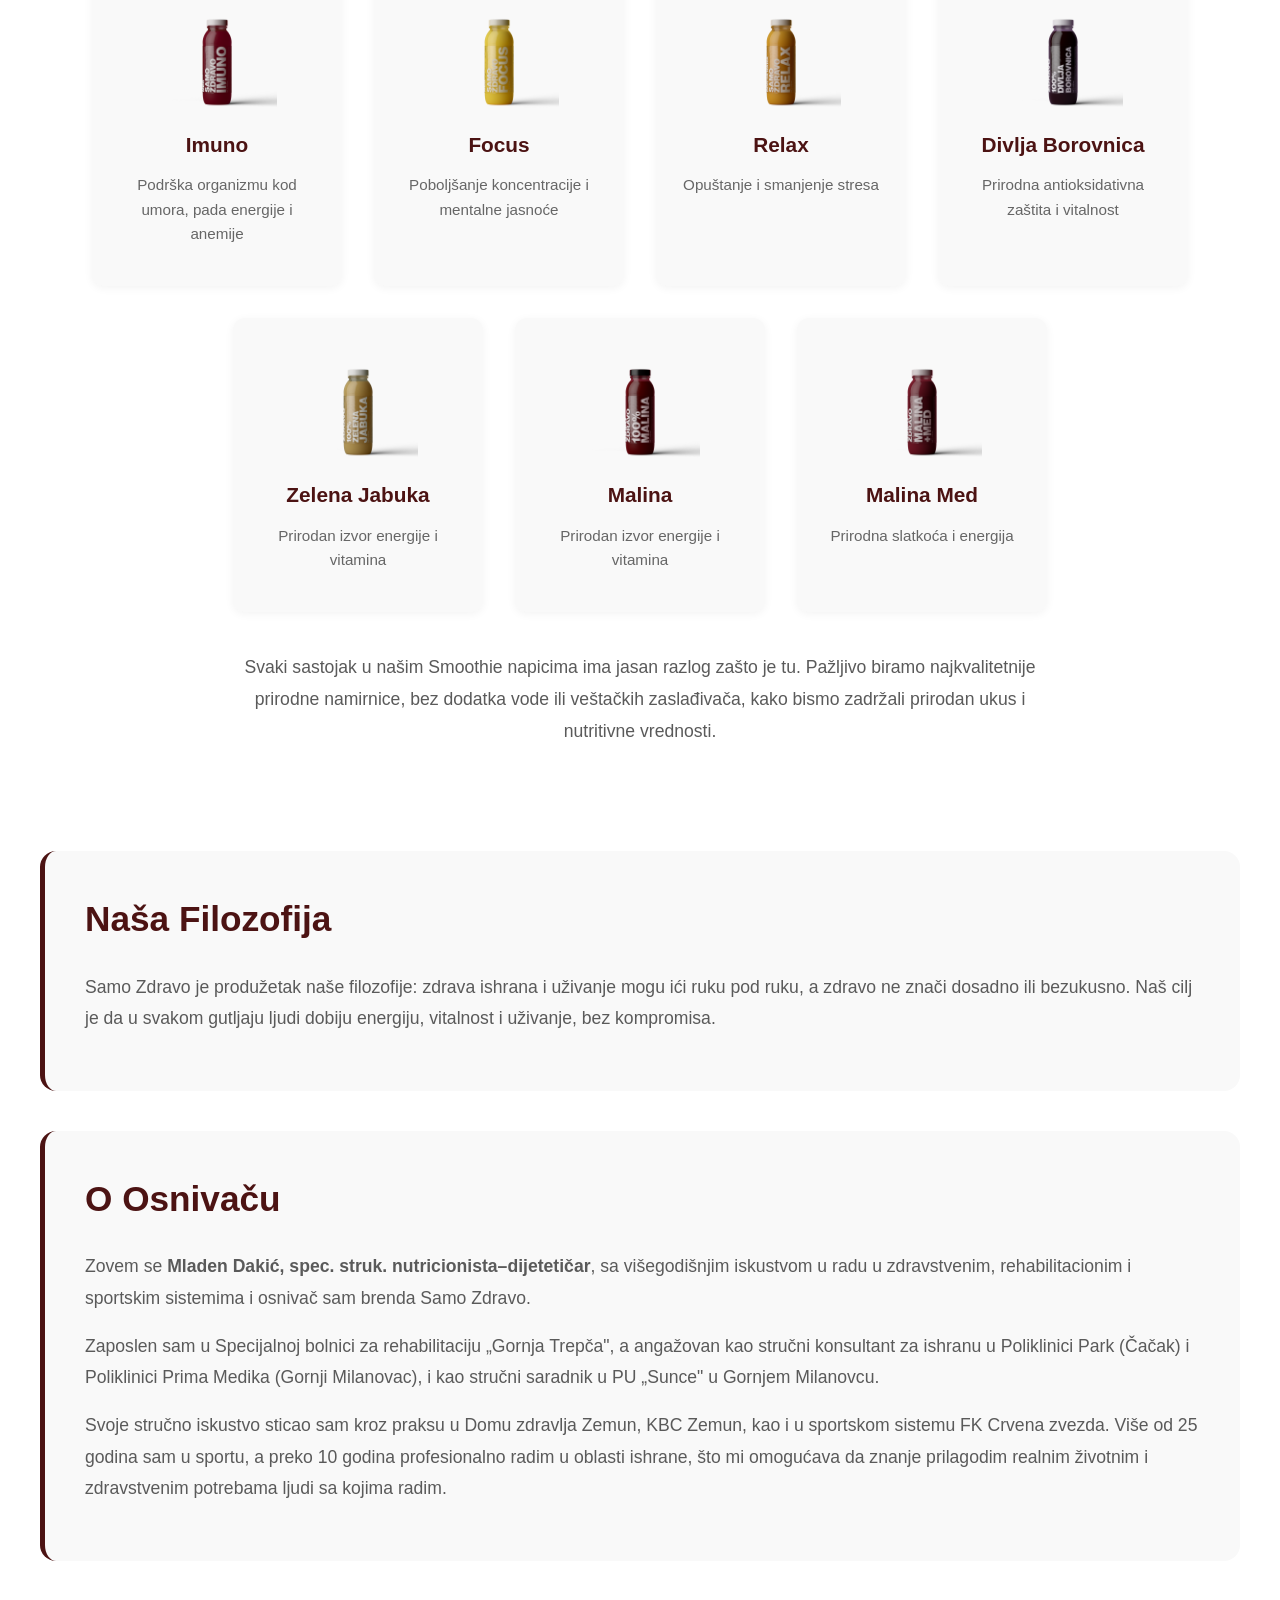
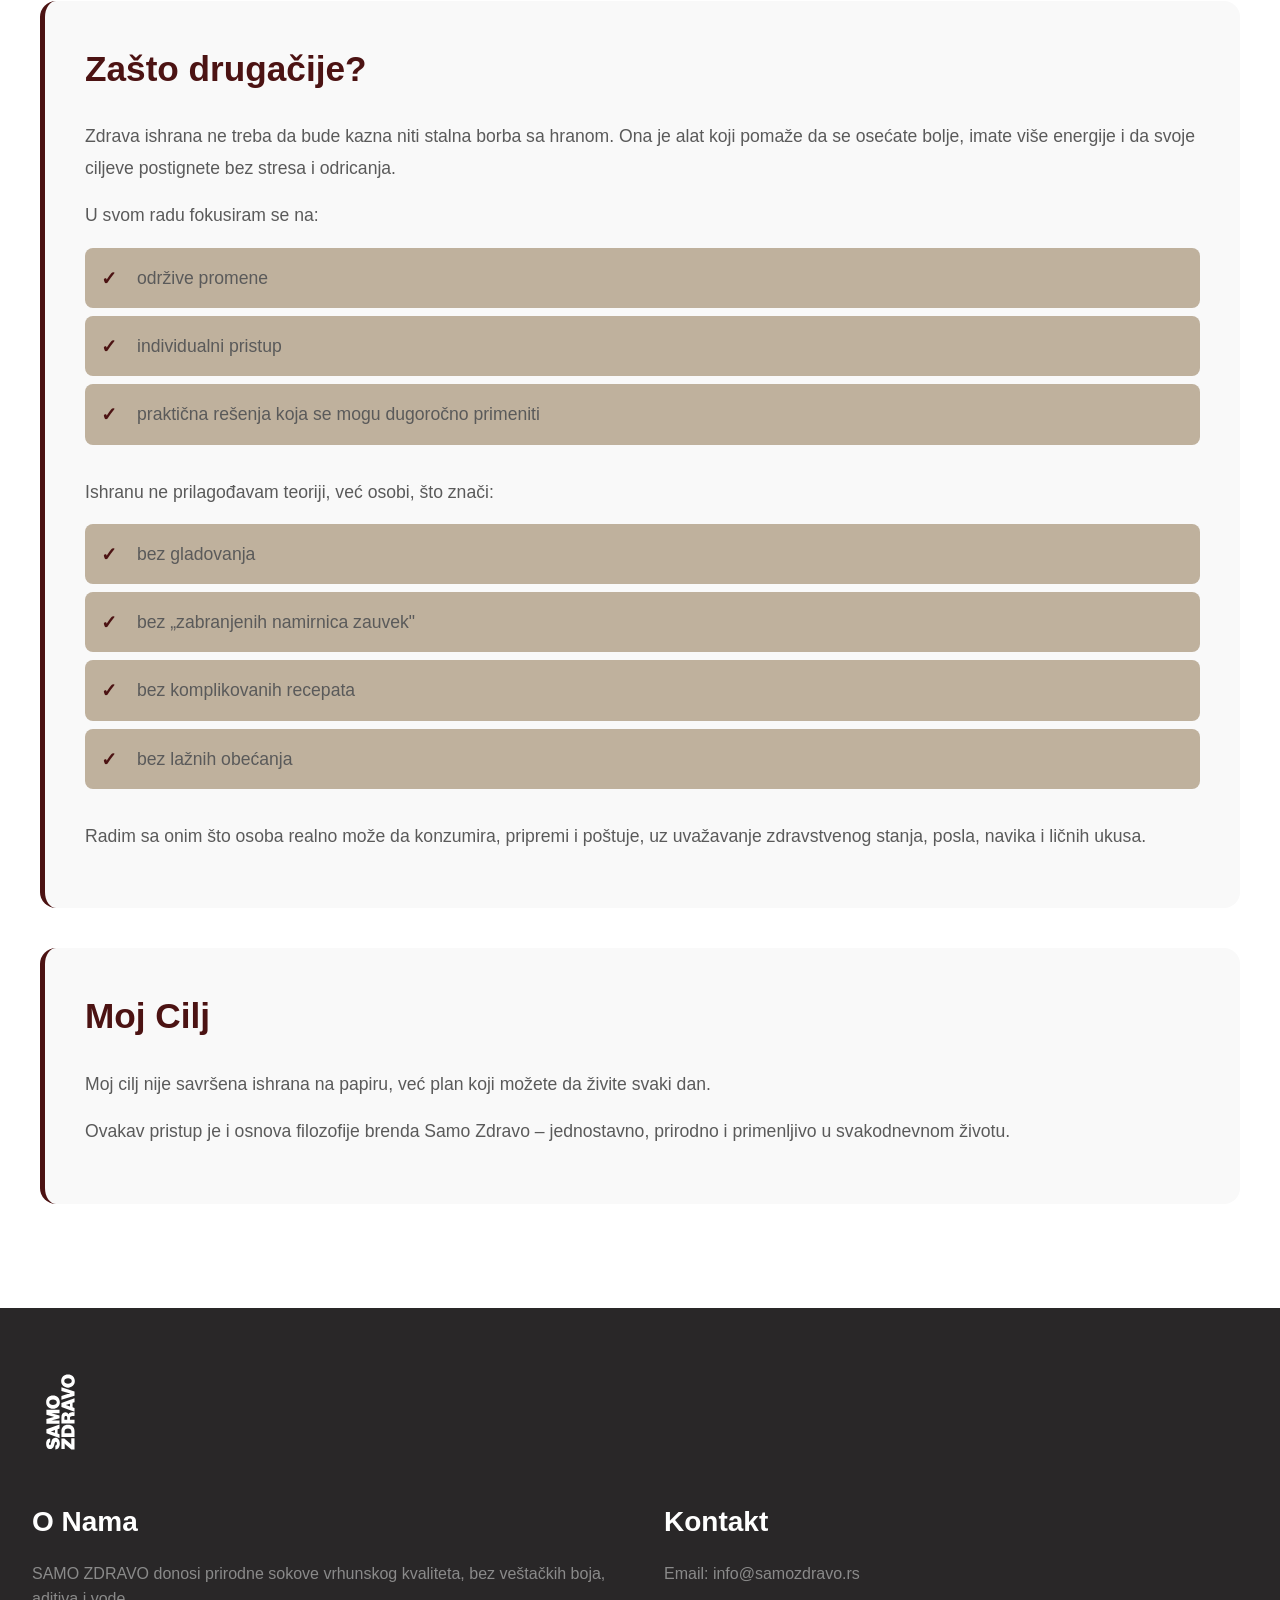
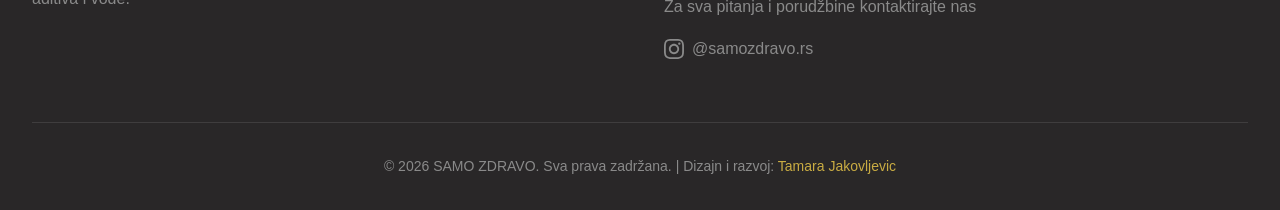
==== commit 269eac33: "Dodato 'boja' u footer tekst, azuriran naslov smoothie sekcije i dodat Malina Med sok, sokici raspor" ====
--- a/about.html
+++ b/about.html
@@ -12,6 +12,25 @@
     <meta name="twitter:card" content="summary_large_image">
     <link rel="icon" type="image/svg+xml" href="assets/images/logo-samo-zdravo.svg">
     <link rel="stylesheet" href="styles.css">
+    
+    <!-- Google tag (gtag.js) -->
+    <script async src="https://www.googletagmanager.com/gtag/js?id=G-MPN3CLENE8"></script>
+    <script>
+      window.dataLayer = window.dataLayer || [];
+      function gtag(){dataLayer.push(arguments);}
+      gtag('js', new Date());
+      gtag('config', 'G-MPN3CLENE8');
+    </script>
+    
+    <!-- Microsoft Clarity -->
+    <script type="text/javascript">
+        (function(c,l,a,r,i,t,y){
+            c[a]=c[a]||function(){(c[a].q=c[a].q||[]).push(arguments)};
+            t=l.createElement(r);t.async=1;t.src="https://www.clarity.ms/tag/"+i;
+            y=l.getElementsByTagName(r)[0];y.parentNode.insertBefore(t,y);
+        })(window, document, "clarity", "script", "v6oozsil2k");
+    </script>
+    
     <style>
         
         .about-hero {
@@ -265,50 +284,57 @@
                 </div>
 
                 <div class="content-block" style="background: white; border: none; padding: 3rem 1rem;">
-                    <h2 style="text-align: center; margin-bottom: 0.5rem;">Naša Smoothie Linija</h2>
+                    <h2 style="text-align: center; margin-bottom: 0.5rem;">Naša Linija Smoothie i Hladno Ceđenih Sokića</h2>
                     <p style="text-align: center; color: #888; margin-bottom: 3rem;">Na osnovu toga razvili smo smoothie liniju sa jasno definisanim funkcijama</p>
                     
-                    <div class="smoothie-grid" style="display: grid; grid-template-columns: repeat(3, 1fr); gap: 2rem; max-width: 1000px; margin: 0 auto;">
+                    <div class="smoothie-grid" style="display: flex; flex-wrap: wrap; justify-content: center; gap: 2rem; max-width: 1200px; margin: 0 auto;">
                         <!-- Imuno -->
-                        <div style="background: #f9f9f9; border-radius: 12px; padding: 1.5rem; text-align: center; box-shadow: 0 2px 10px rgba(0,0,0,0.05);">
+                        <div style="background: #f9f9f9; border-radius: 12px; padding: 1.5rem; text-align: center; box-shadow: 0 2px 10px rgba(0,0,0,0.05); flex: 0 0 calc(25% - 1.5rem); max-width: 250px;">
                             <img src="assets/images/Imuno 01.png" alt="Imuno" style="width: 120px; height: auto; margin: 0 auto 1rem;">
                             <h3 style="color: #4C1313; font-size: 1.3rem; margin-bottom: 0.75rem;">Imuno</h3>
                             <p style="color: #666; font-size: 0.95rem; line-height: 1.6;">Podrška organizmu kod umora, pada energije i anemije</p>
                         </div>
                         
                         <!-- Focus -->
-                        <div style="background: #f9f9f9; border-radius: 12px; padding: 1.5rem; text-align: center; box-shadow: 0 2px 10px rgba(0,0,0,0.05);">
+                        <div style="background: #f9f9f9; border-radius: 12px; padding: 1.5rem; text-align: center; box-shadow: 0 2px 10px rgba(0,0,0,0.05); flex: 0 0 calc(25% - 1.5rem); max-width: 250px;">
                             <img src="assets/images/FOCUS.png" alt="Focus" style="width: 120px; height: auto; margin: 0 auto 1rem;">
                             <h3 style="color: #4C1313; font-size: 1.3rem; margin-bottom: 0.75rem;">Focus</h3>
                             <p style="color: #666; font-size: 0.95rem; line-height: 1.6;">Poboljšanje koncentracije i mentalne jasnoće</p>
                         </div>
                         
                         <!-- Relax -->
-                        <div style="background: #f9f9f9; border-radius: 12px; padding: 1.5rem; text-align: center; box-shadow: 0 2px 10px rgba(0,0,0,0.05);">
+                        <div style="background: #f9f9f9; border-radius: 12px; padding: 1.5rem; text-align: center; box-shadow: 0 2px 10px rgba(0,0,0,0.05); flex: 0 0 calc(25% - 1.5rem); max-width: 250px;">
                             <img src="assets/images/RELAX.png" alt="Relax" style="width: 120px; height: auto; margin: 0 auto 1rem;">
                             <h3 style="color: #4C1313; font-size: 1.3rem; margin-bottom: 0.75rem;">Relax</h3>
                             <p style="color: #666; font-size: 0.95rem; line-height: 1.6;">Opuštanje i smanjenje stresa</p>
                         </div>
                         
                         <!-- Borovnica -->
-                        <div style="background: #f9f9f9; border-radius: 12px; padding: 1.5rem; text-align: center; box-shadow: 0 2px 10px rgba(0,0,0,0.05);">
+                        <div style="background: #f9f9f9; border-radius: 12px; padding: 1.5rem; text-align: center; box-shadow: 0 2px 10px rgba(0,0,0,0.05); flex: 0 0 calc(25% - 1.5rem); max-width: 250px;">
                             <img src="assets/images/Borovnica 01.png" alt="Borovnica" style="width: 120px; height: auto; margin: 0 auto 1rem;">
                             <h3 style="color: #4C1313; font-size: 1.3rem; margin-bottom: 0.75rem;">Divlja Borovnica</h3>
                             <p style="color: #666; font-size: 0.95rem; line-height: 1.6;">Prirodna antioksidativna zaštita i vitalnost</p>
                         </div>
                         
                         <!-- Jabuka -->
-                        <div style="background: #f9f9f9; border-radius: 12px; padding: 1.5rem; text-align: center; box-shadow: 0 2px 10px rgba(0,0,0,0.05);">
+                        <div style="background: #f9f9f9; border-radius: 12px; padding: 1.5rem; text-align: center; box-shadow: 0 2px 10px rgba(0,0,0,0.05); flex: 0 0 calc(25% - 1.5rem); max-width: 250px;">
                             <img src="assets/images/Jabuka 01.png" alt="Jabuka" style="width: 120px; height: auto; margin: 0 auto 1rem;">
                             <h3 style="color: #4C1313; font-size: 1.3rem; margin-bottom: 0.75rem;">Zelena Jabuka</h3>
                             <p style="color: #666; font-size: 0.95rem; line-height: 1.6;">Prirodan izvor energije i vitamina</p>
                         </div>
                         
                         <!-- Malina -->
-                        <div style="background: #f9f9f9; border-radius: 12px; padding: 1.5rem; text-align: center; box-shadow: 0 2px 10px rgba(0,0,0,0.05);">
+                        <div style="background: #f9f9f9; border-radius: 12px; padding: 1.5rem; text-align: center; box-shadow: 0 2px 10px rgba(0,0,0,0.05); flex: 0 0 calc(25% - 1.5rem); max-width: 250px;">
                             <img src="assets/images/Malina 01.png" alt="Malina" style="width: 120px; height: auto; margin: 0 auto 1rem;">
                             <h3 style="color: #4C1313; font-size: 1.3rem; margin-bottom: 0.75rem;">Malina</h3>
                             <p style="color: #666; font-size: 0.95rem; line-height: 1.6;">Prirodan izvor energije i vitamina</p>
+                        </div>
+                        
+                        <!-- Malina Med -->
+                        <div style="background: #f9f9f9; border-radius: 12px; padding: 1.5rem; text-align: center; box-shadow: 0 2px 10px rgba(0,0,0,0.05); flex: 0 0 calc(25% - 1.5rem); max-width: 250px;">
+                            <img src="assets/images/MALINA MED.png" alt="Malina Med" style="width: 120px; height: auto; margin: 0 auto 1rem;">
+                            <h3 style="color: #4C1313; font-size: 1.3rem; margin-bottom: 0.75rem;">Malina Med</h3>
+                            <p style="color: #666; font-size: 0.95rem; line-height: 1.6;">Prirodna slatkoća i energija</p>
                         </div>
                     </div>
                     
@@ -381,9 +407,9 @@
                 <img src="assets/images/logo-samo-zdravo.svg" alt="SAMO ZDRAVO logo" class="footer-logo">
             </div>
             <div class="footer-content">
-                <div class="footer-section">
+                <div class="footer-section" id="about">
                     <h3>O Nama</h3>
-                    <p>SAMO ZDRAVO donosi prirodne sokove vrhunskog kvaliteta, bez veštačkih aditiva i vode.</p>
+                    <p>SAMO ZDRAVO donosi prirodne sokove vrhunskog kvaliteta, bez veštačkih boja, aditiva i vode.</p>
                 </div>
                 <div class="footer-section">
                     <h3>Kontakt</h3>
